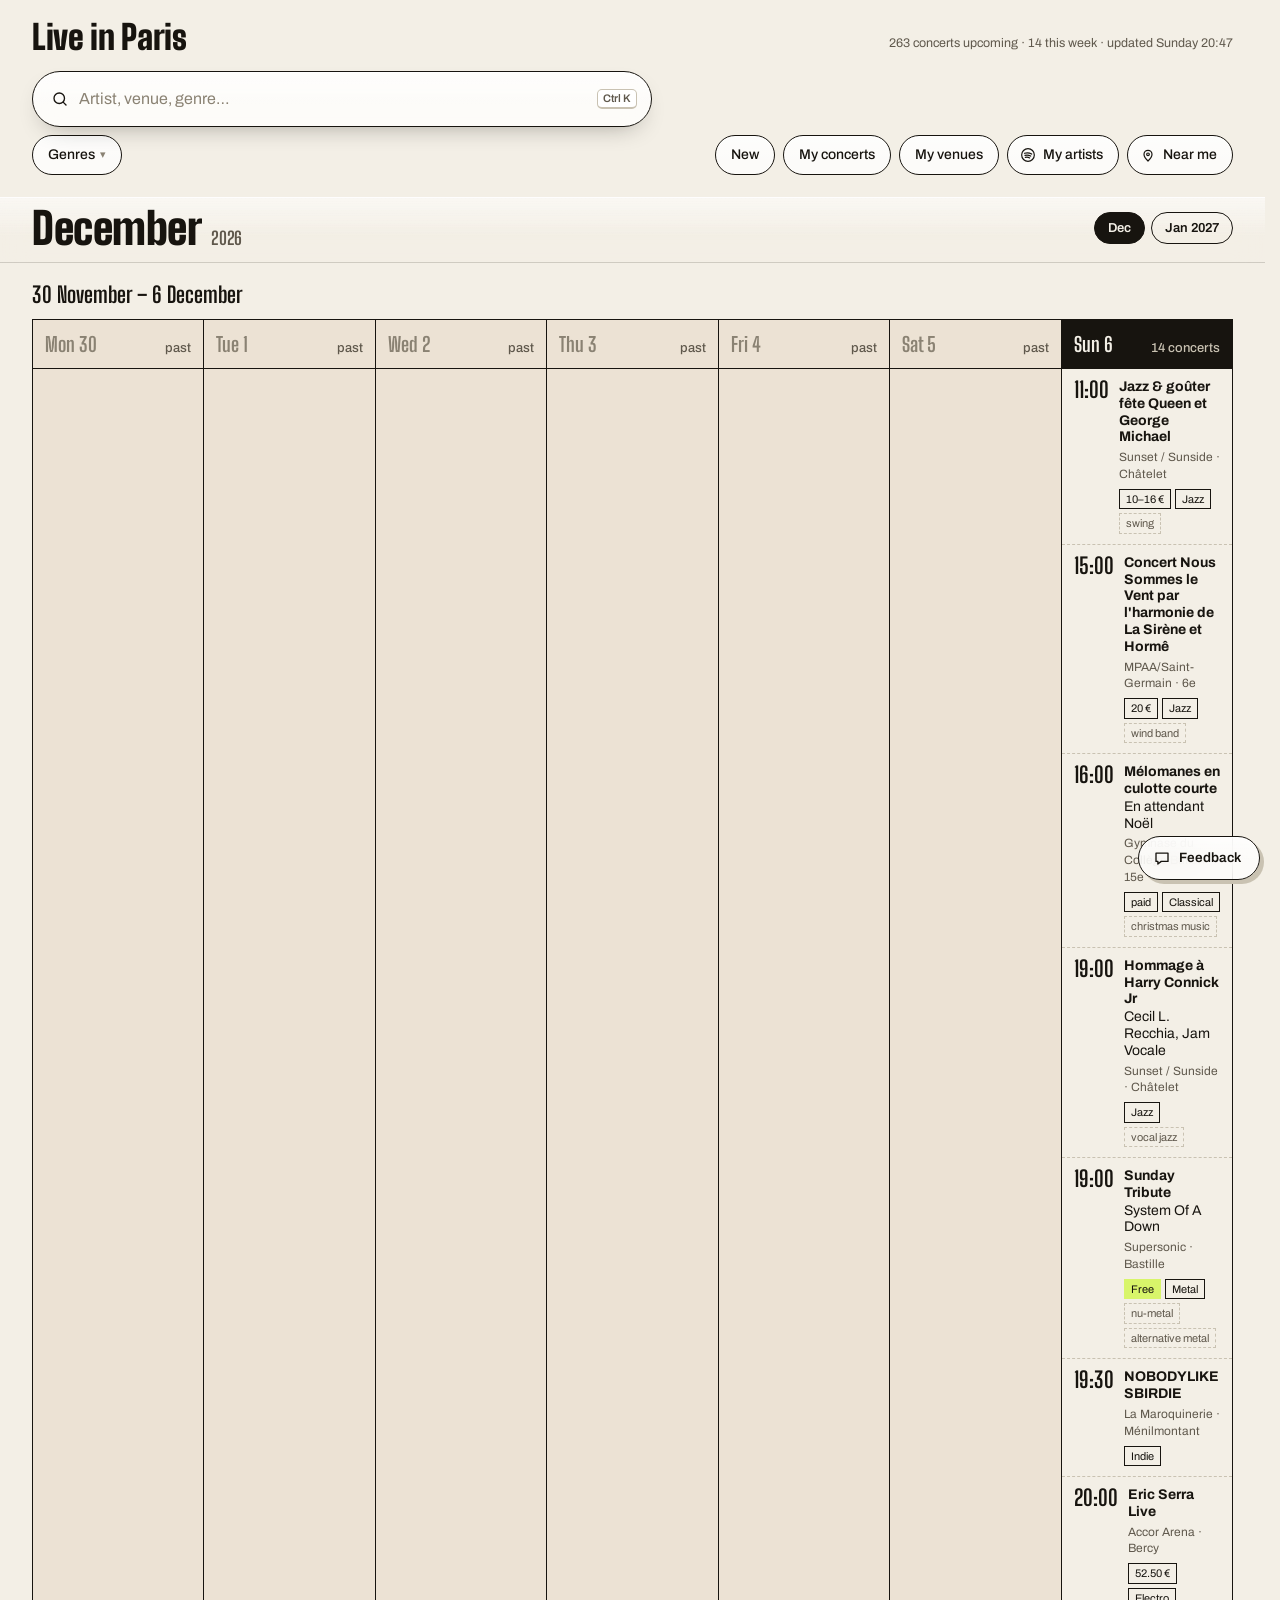
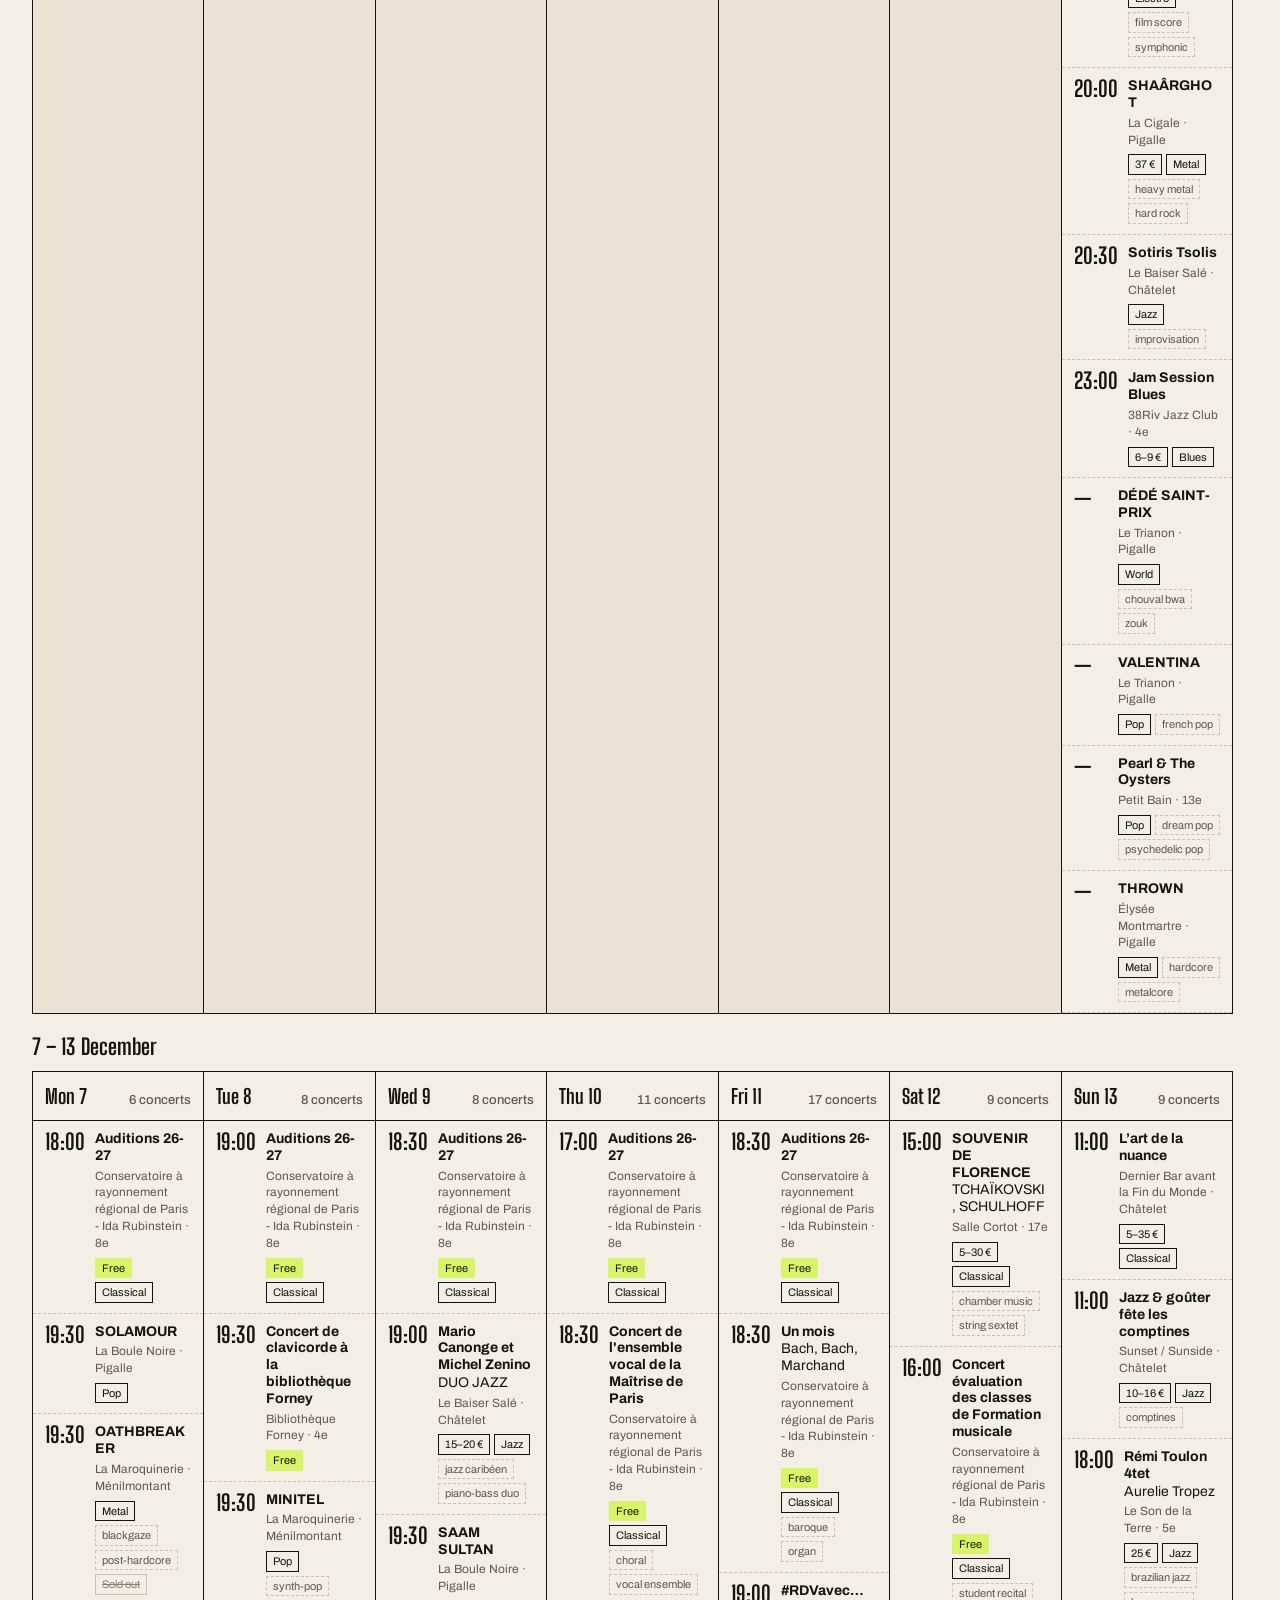
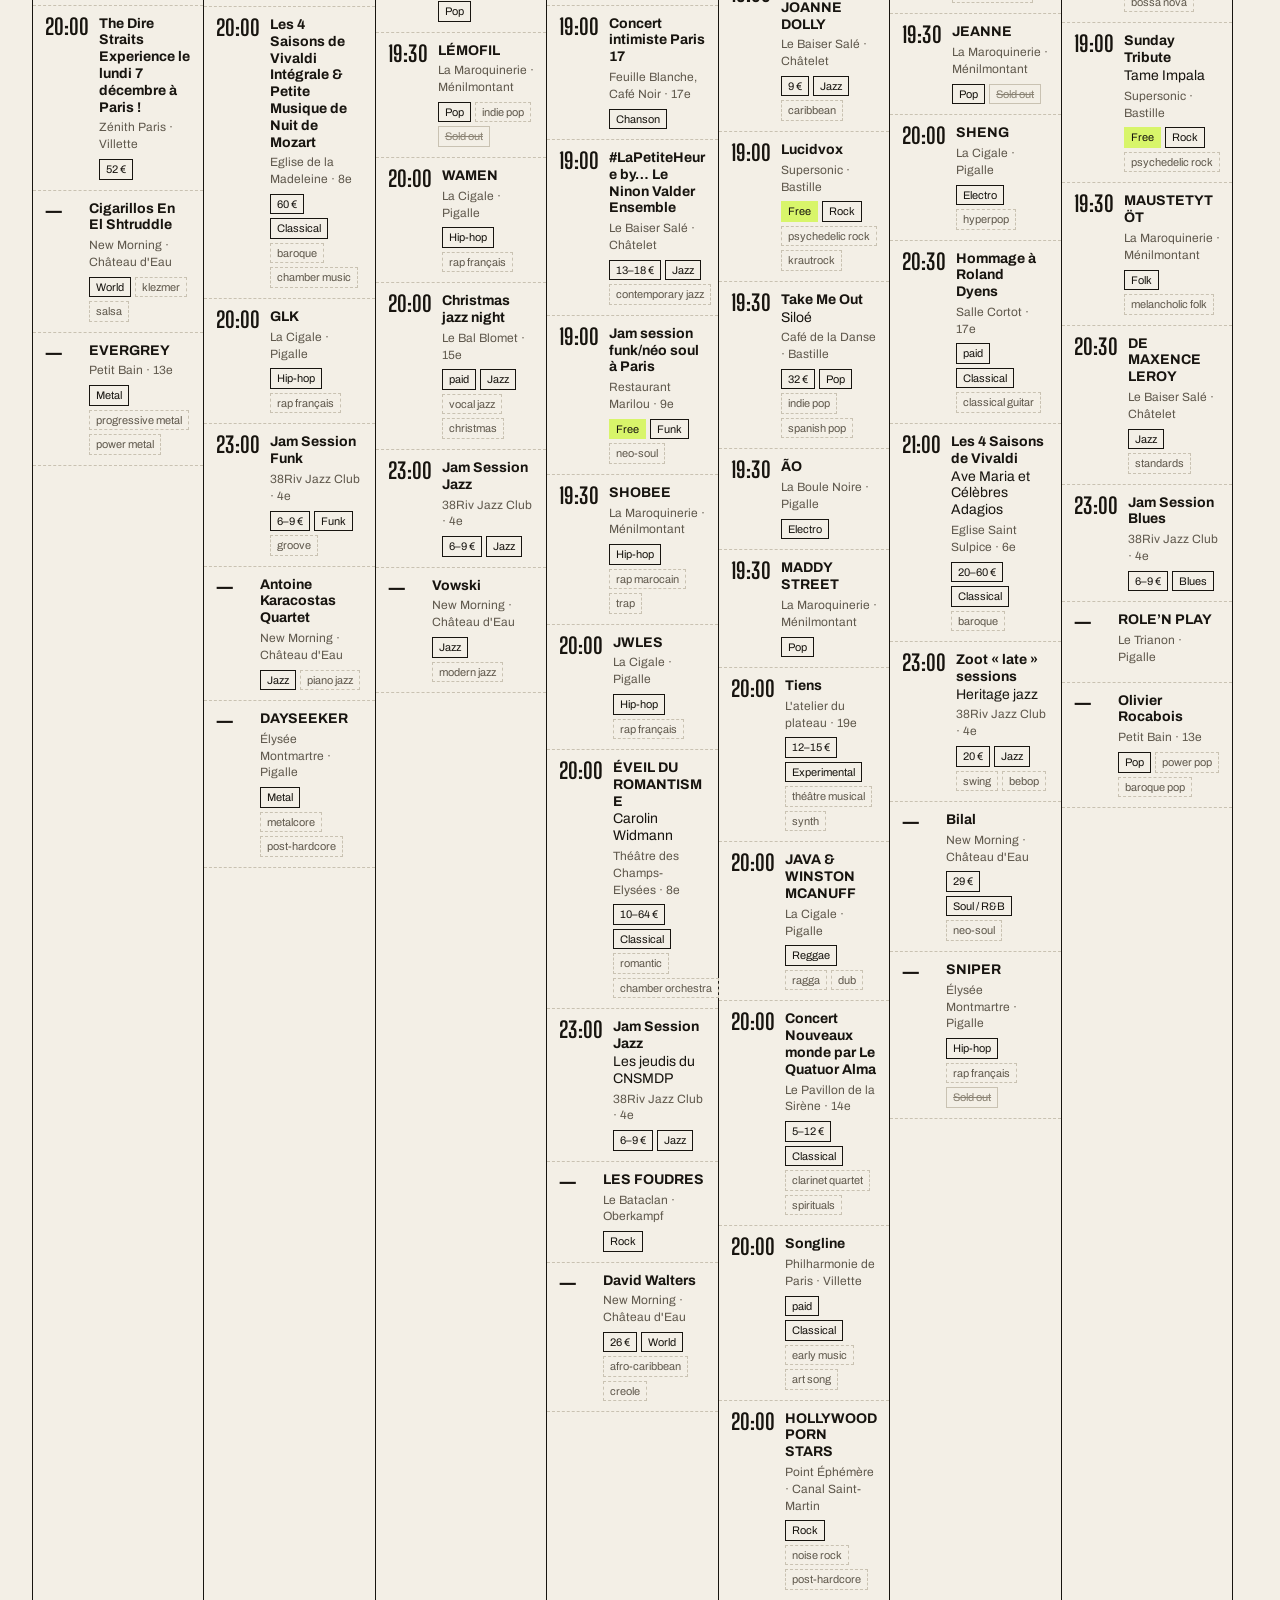
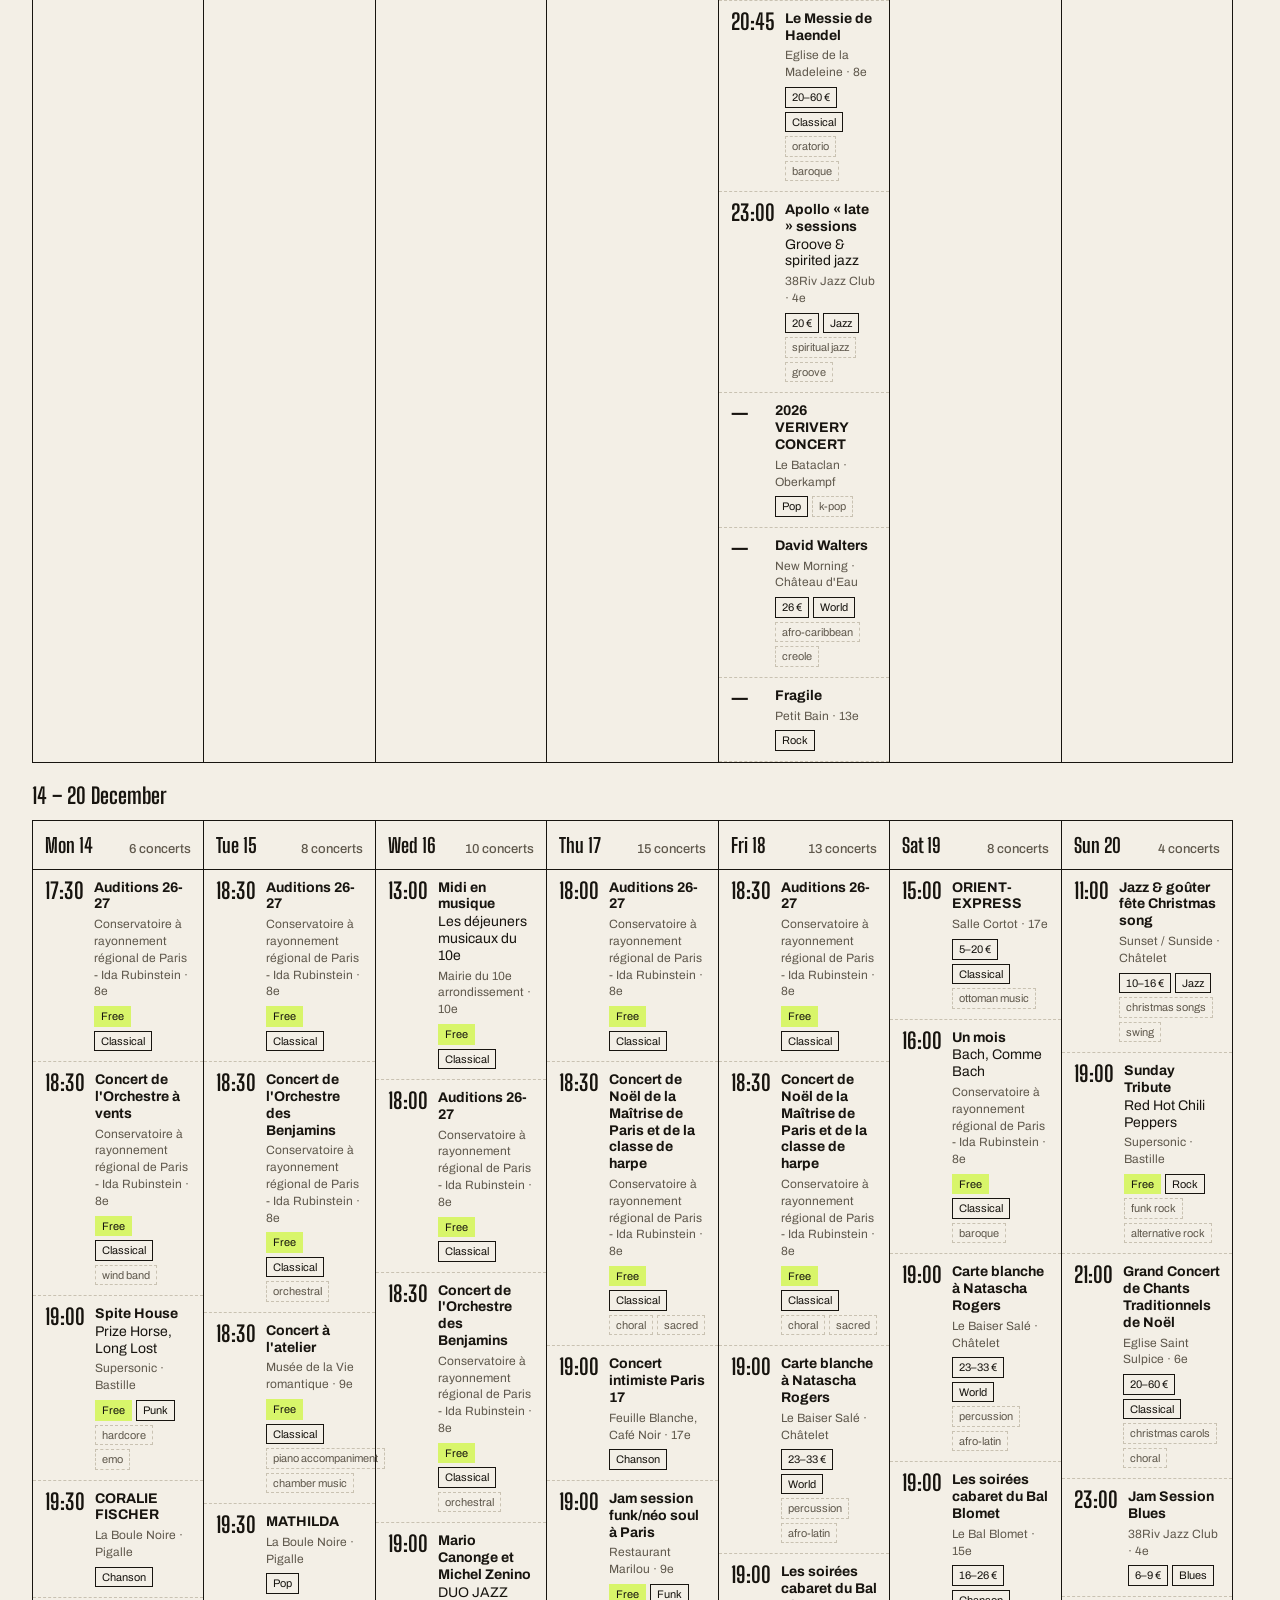
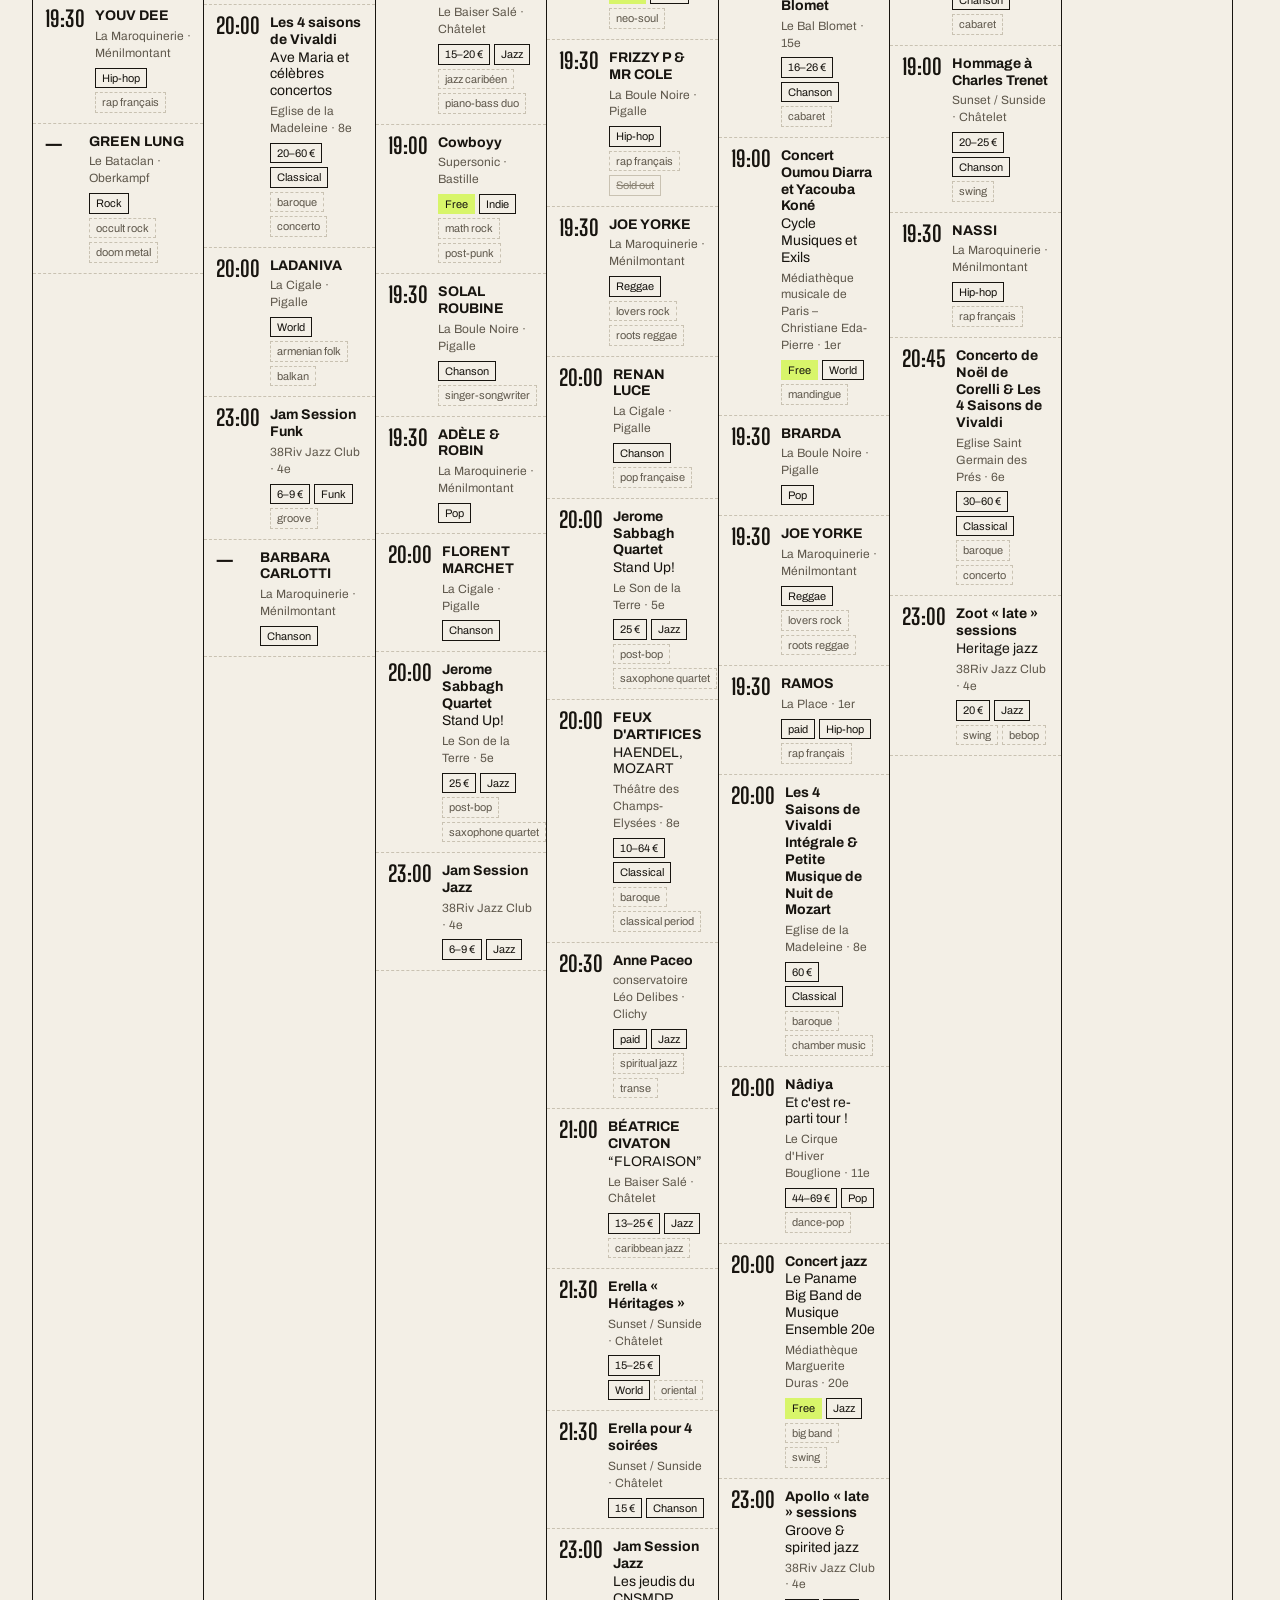
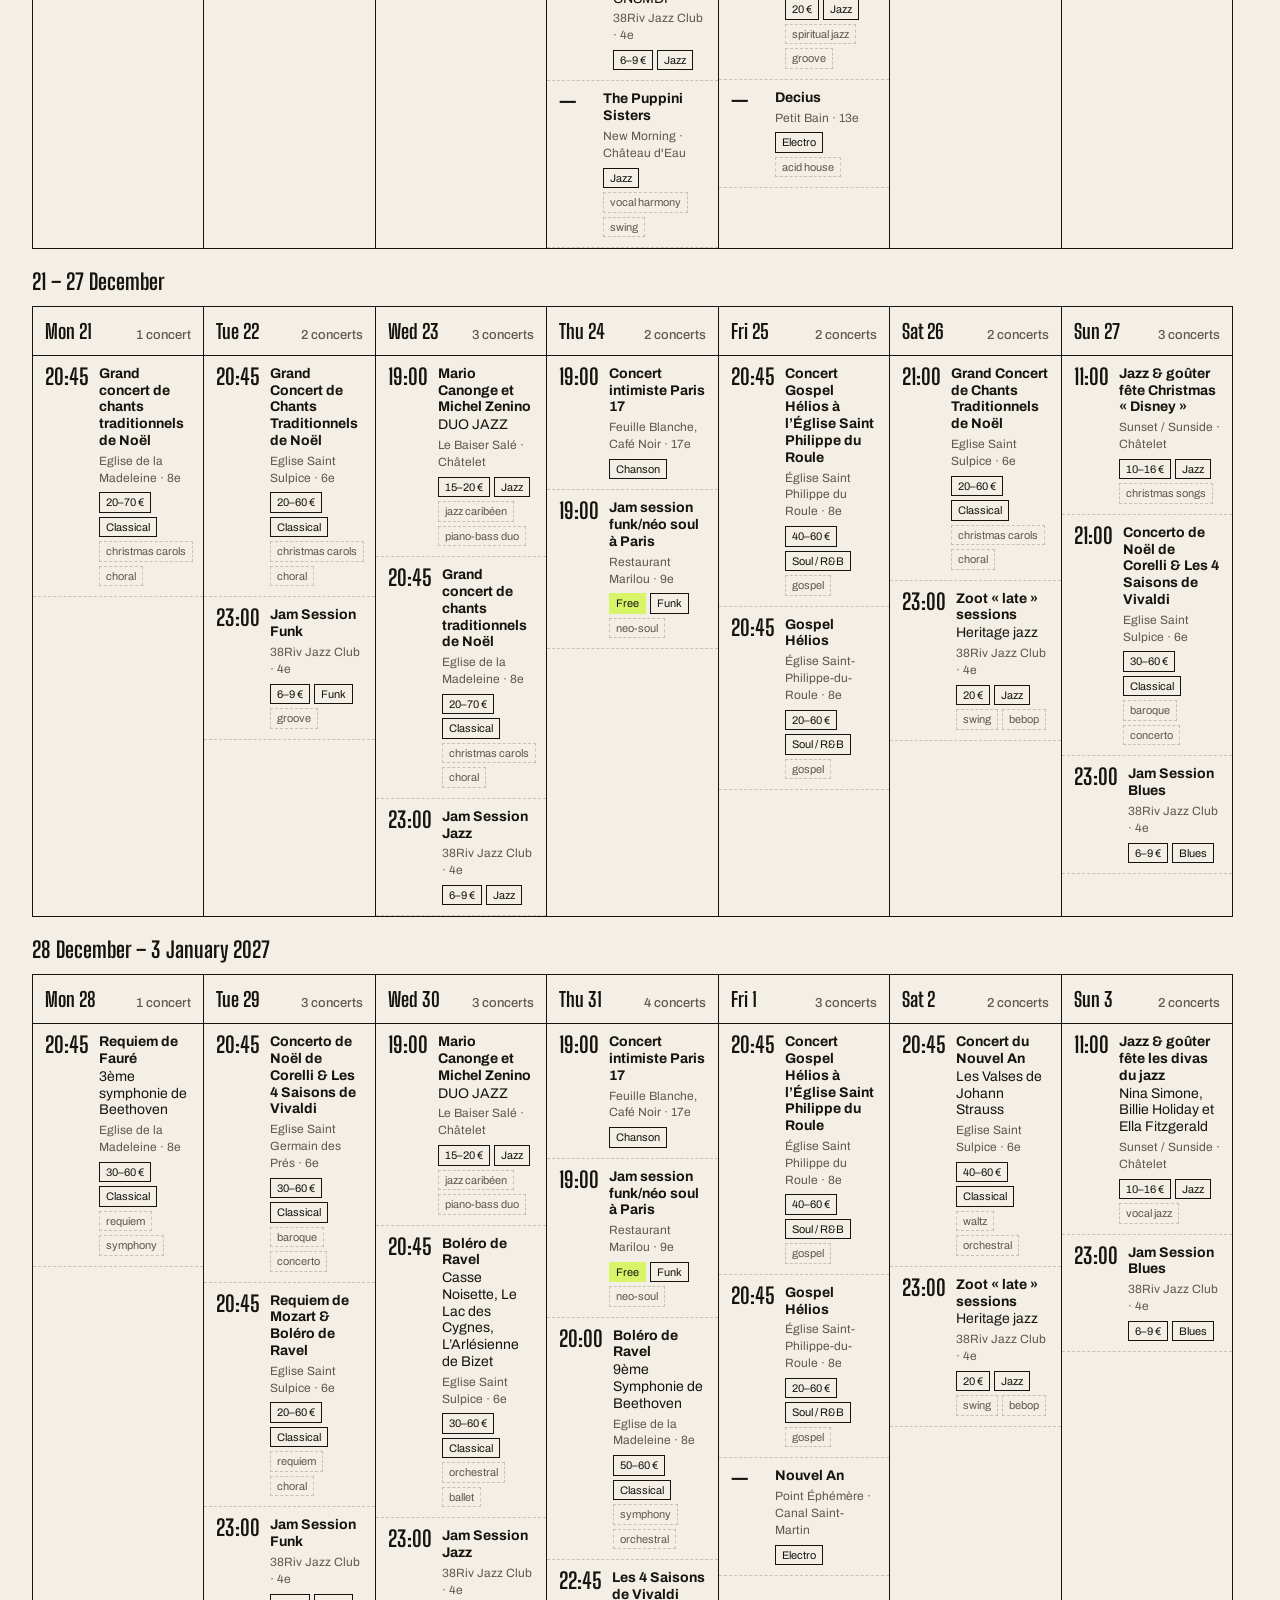
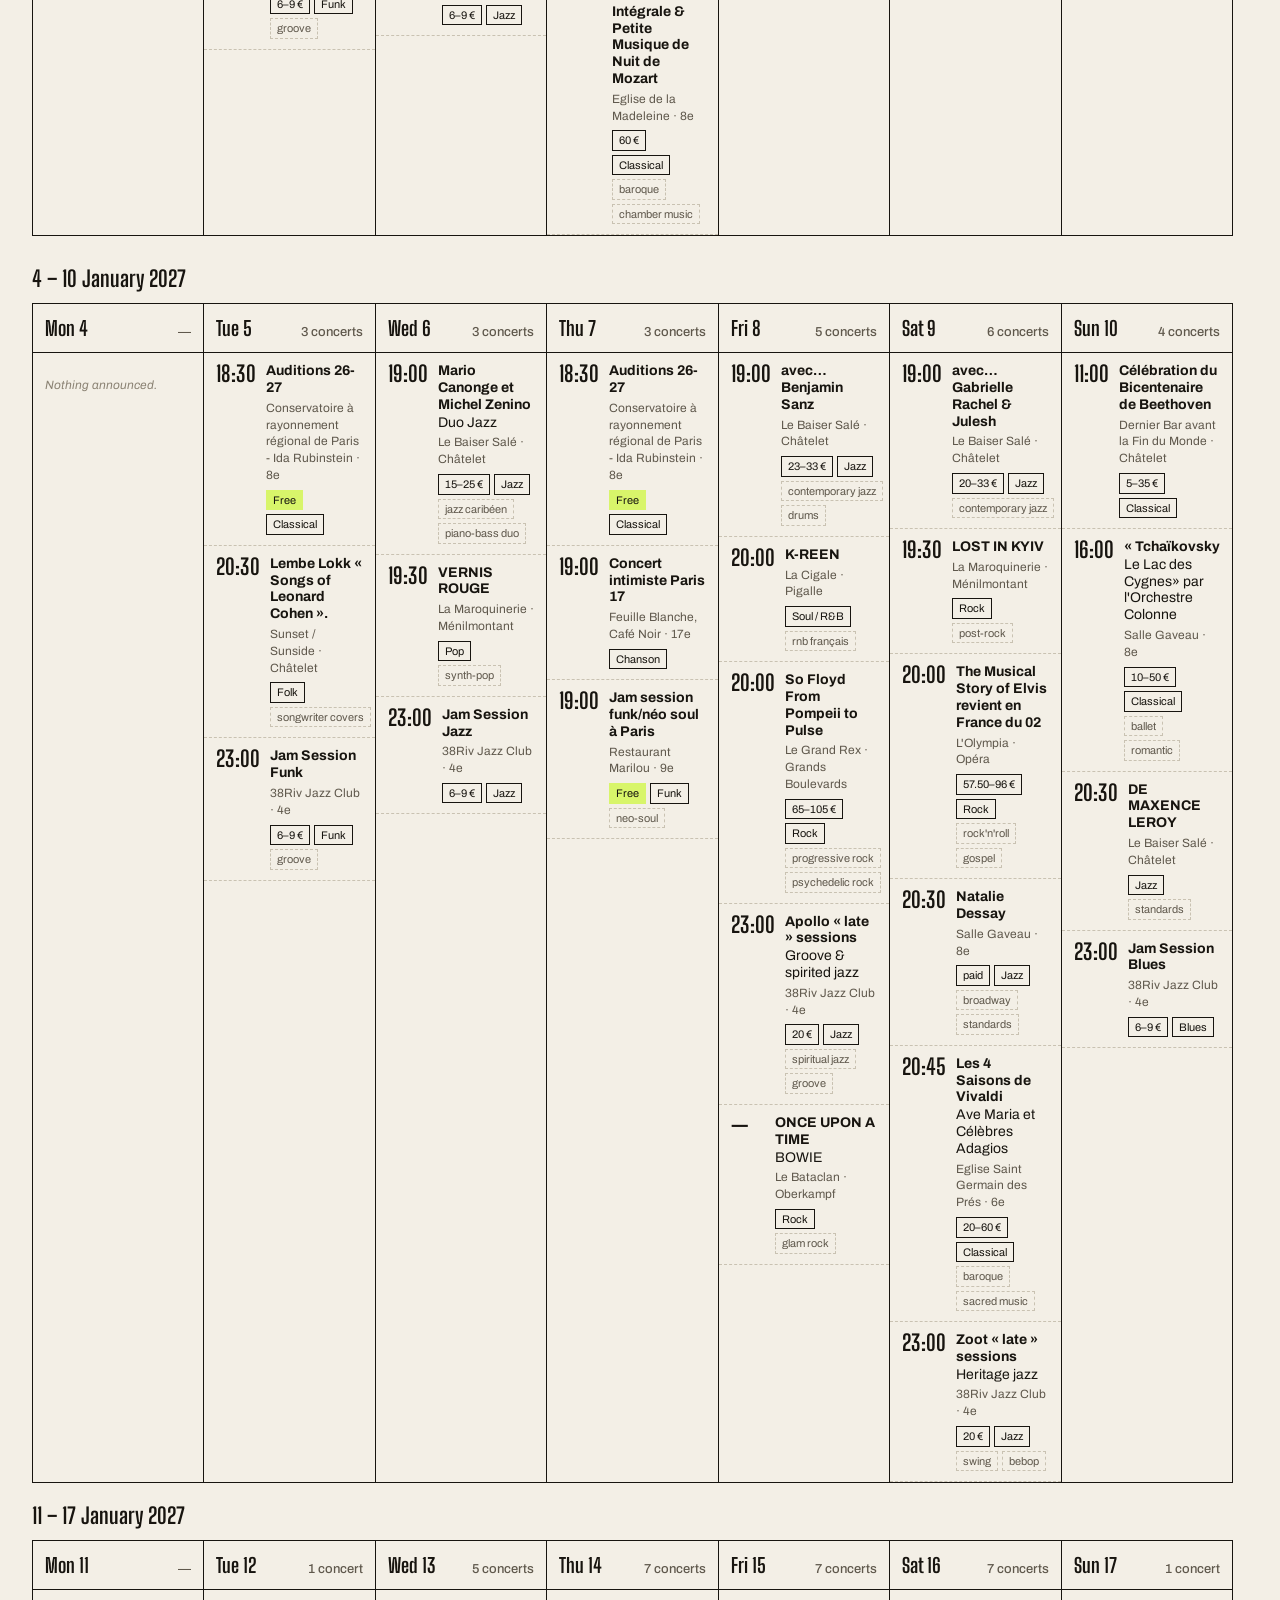
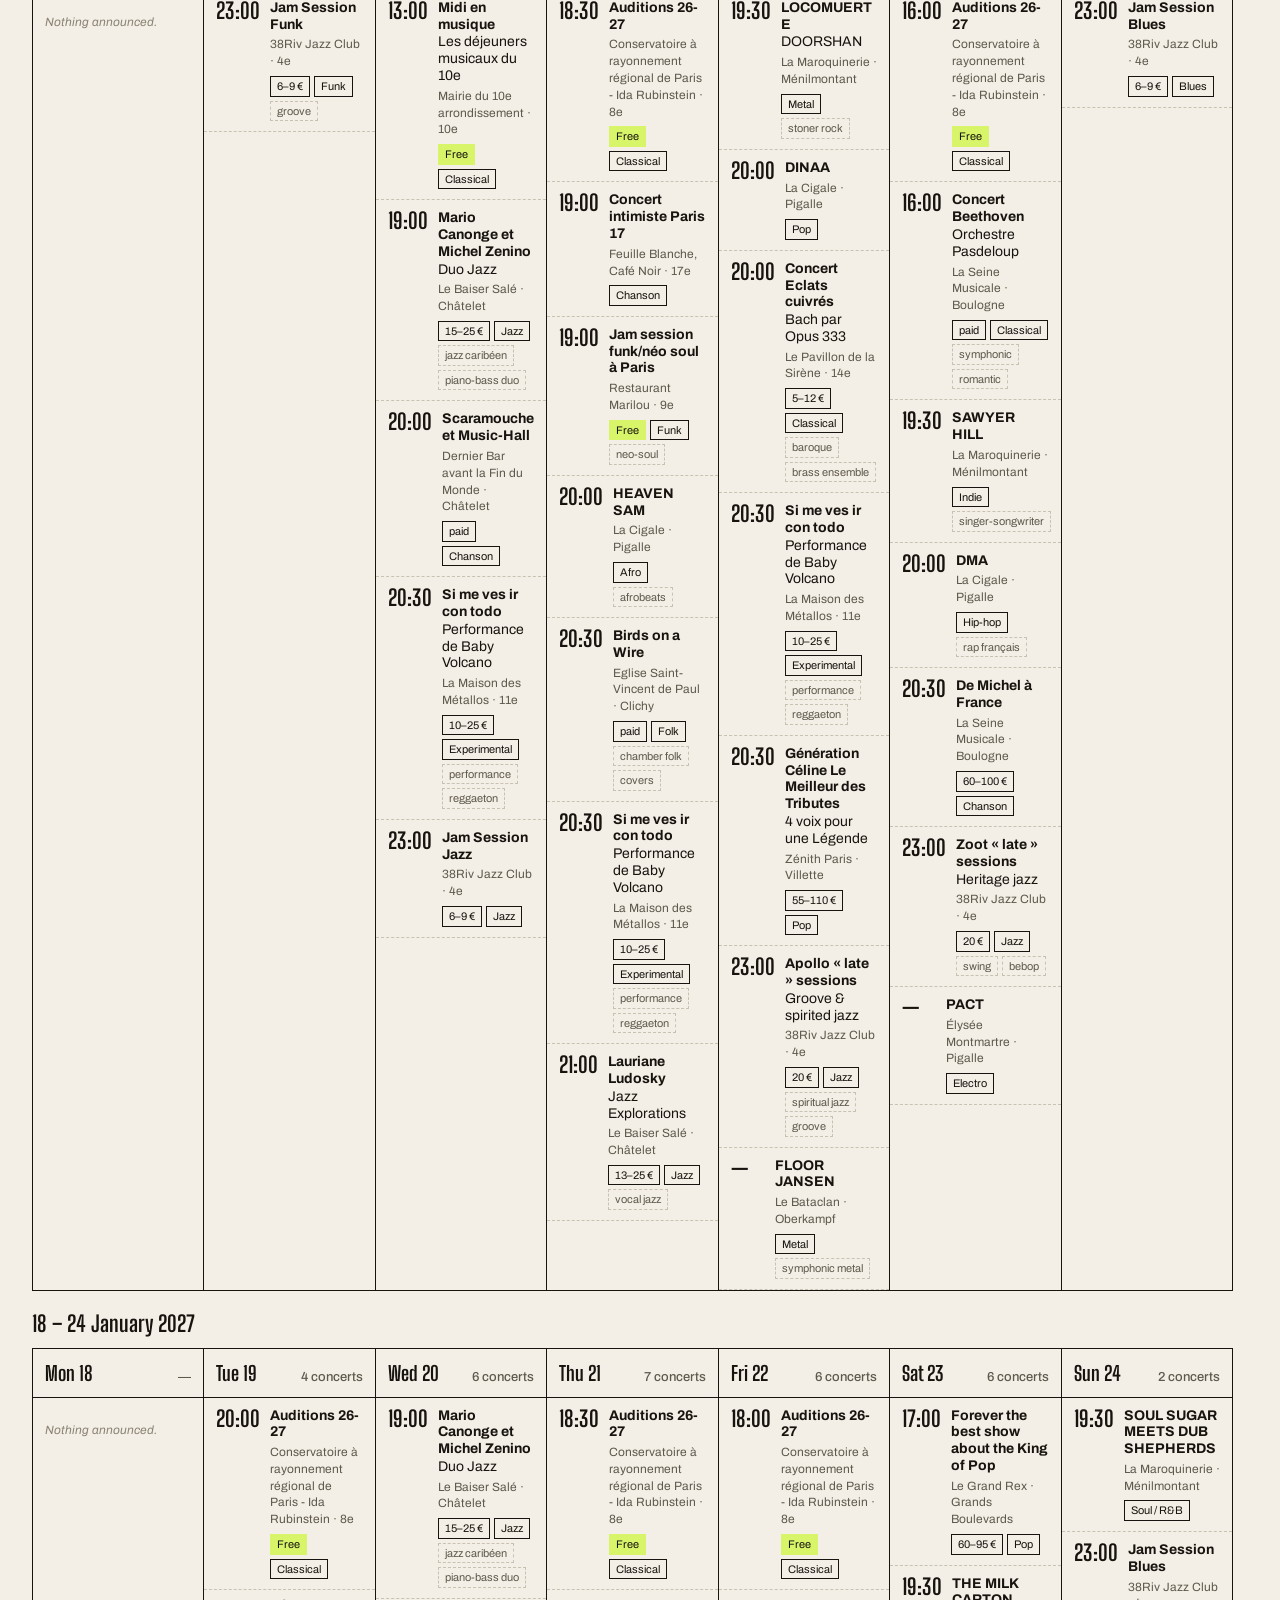
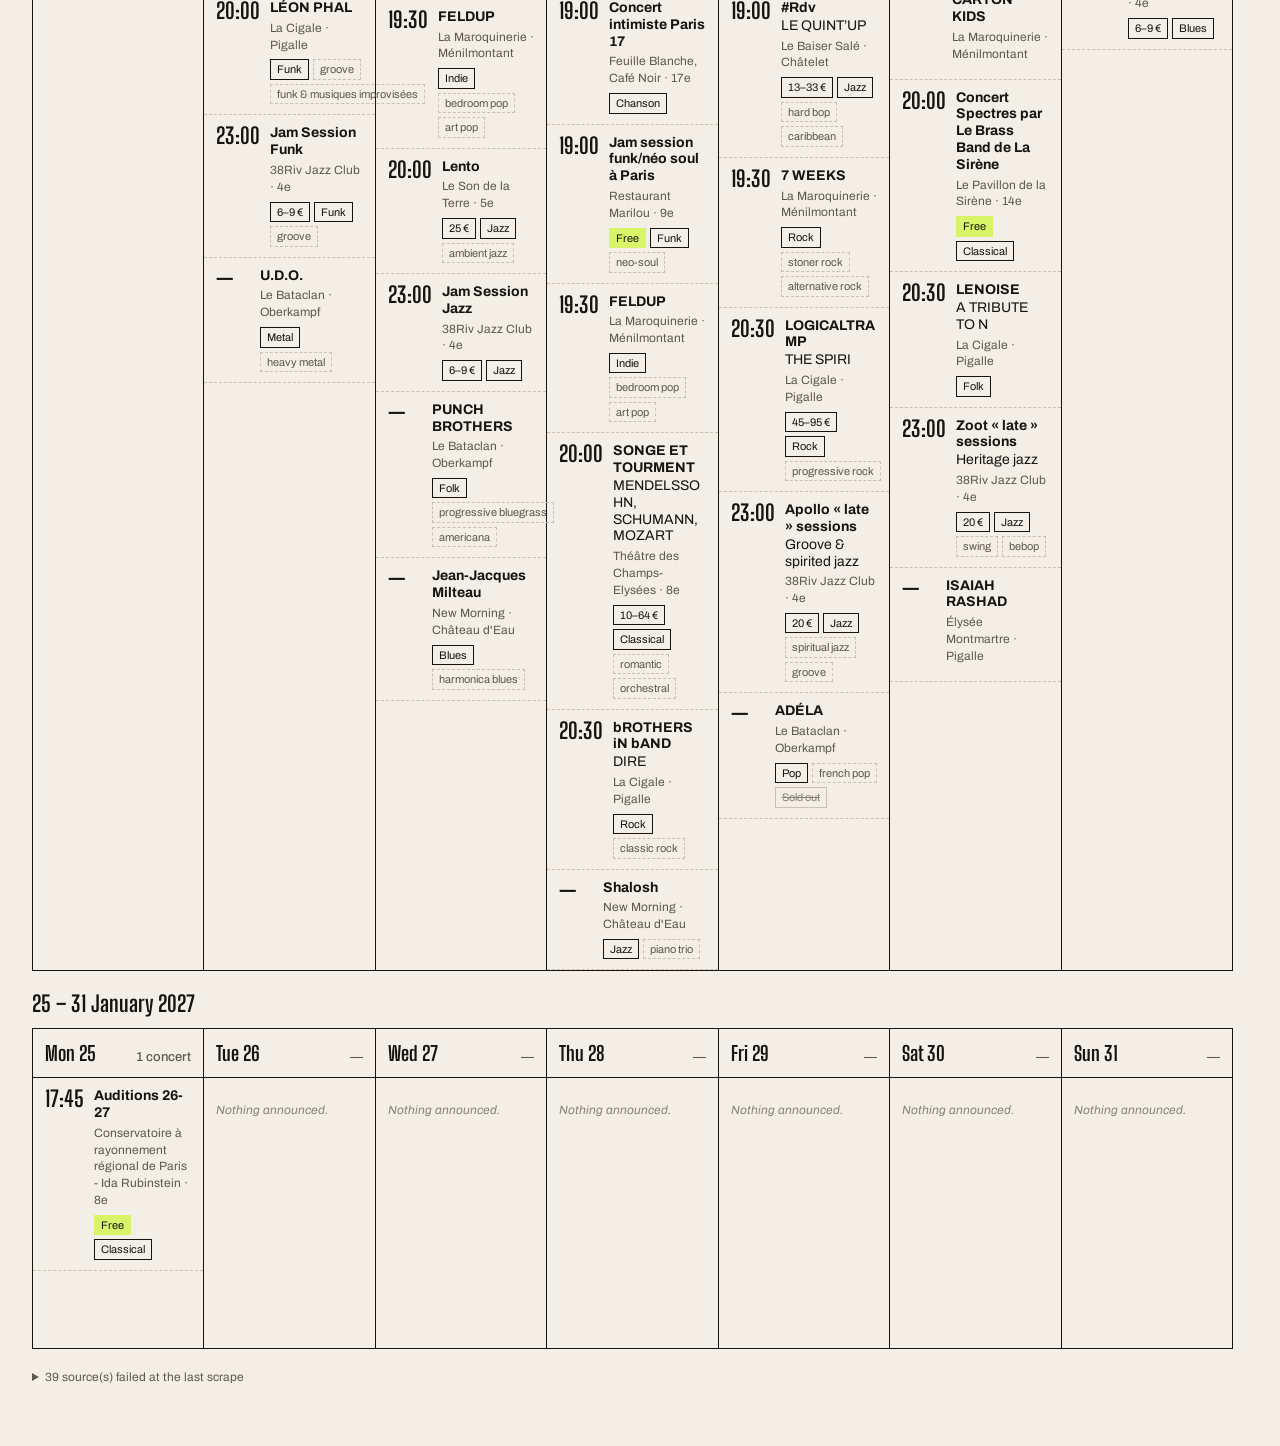
==== web/index.html @ 3fb3b60d "Merge main into REM-56 Co-Authored-By: Claude Fable 5.1 <noreply@anthropic.com>  # Conflicts: #	web/" ====
<!doctype html>
<html lang="en">
<head>
<meta charset="utf-8">
<meta name="viewport" content="width=device-width, initial-scale=1">
<title>Live in Paris</title>
<meta name="description" content="The concert programme in and around Paris, by genre, venue and new announcements.">
<meta property="og:site_name" content="Live in Paris">
<meta property="og:title" content="Live in Paris — concerts in Paris this week">
<meta property="og:description" content="The concert programme in and around Paris, by genre, venue and new announcements.">
<meta property="og:type" content="website">
<link rel="preconnect" href="https://fonts.googleapis.com">
<link rel="preconnect" href="https://fonts.gstatic.com" crossorigin>
<link href="https://fonts.googleapis.com/css2?family=Big+Shoulders+Display:wght@500;700;900&family=Archivo:wdth,wght@75..100,400;75..100,500;75..100,600;75..100,700&display=swap" rel="stylesheet">
<link rel="stylesheet" href="style.css?v=15">
</head>
<body>
<header class="top">
  <div class="mast">
    <h1>Live in Paris</h1>
    <small id="meta"></small>
  </div>
  <div class="hrow" id="hrow">
    <div class="sbar" id="sbar">
      <div class="srow" id="srow">
        <button type="button" class="back" id="sback" aria-label="Close the search">‹</button>
        <svg class="i" viewBox="0 0 24 24" aria-hidden="true"><circle cx="11" cy="11" r="7"/><path d="m20 20-3.5-3.5"/></svg>
        <div class="field" id="field">
          <span id="chips"></span>
          <input id="search" type="text" placeholder="Artist, venue, genre…" autocomplete="off" autocapitalize="off" spellcheck="false" enterkeyhint="search"
                 aria-label="Search for an artist, a venue, a genre or a style" role="combobox" aria-expanded="false" aria-controls="ta" aria-autocomplete="list" aria-haspopup="listbox">
        </div>
        <button type="button" id="sclear" class="x" aria-label="Clear the text" hidden>✕</button>
        <kbd class="kbd" id="skbd" aria-hidden="true">⌘K</kbd>
      </div>
      <div class="ta" id="ta" role="listbox" aria-label="Suggestions" hidden></div>
    </div>
    <div class="pills" id="pills">
      <button type="button" class="pill" id="gbtn" aria-haspopup="dialog" aria-expanded="false" aria-controls="gpanel">Genres <small></small><span class="car" aria-hidden="true">▾</span></button>
      <button type="button" class="pill" id="newonly" aria-pressed="false" title="Concerts announced in the last few days">New <small></small></button>
      <button type="button" class="pill" id="mine" aria-pressed="false" title="Concerts marked Interested or Going">My concerts <small></small></button>
      <button type="button" class="pill" id="myvenues" aria-pressed="false" title="Concerts at my favourite venues (★ on a concert or on a venue chip)">My venues <small></small></button>
      <button type="button" class="pill" id="myartists" aria-pressed="false" title="Concerts by the artists of my liked songs on Spotify"><svg class="i" viewBox="0 0 24 24" aria-hidden="true"><circle cx="12" cy="12" r="9.5"/><path d="M6.8 9.4c3.7-1.1 7.6-.7 10.7 1.2M7.4 12.6c3-.9 6.1-.5 8.6 1M8 15.6c2.3-.7 4.6-.4 6.5.8"/></svg><span>My artists</span><small></small></button>
      <button type="button" class="spme" id="spme" hidden aria-haspopup="menu" aria-expanded="false" aria-controls="spmenu" aria-label="My Spotify account" title="My Spotify account"></button>
      <button type="button" class="pill" id="near" aria-pressed="false" title="Venues within walking distance"><svg class="i" viewBox="0 0 24 24" aria-hidden="true"><path d="M12 21s-6-5.3-6-10a6 6 0 0 1 12 0c0 4.7-6 10-6 10z"/><circle cx="12" cy="11" r="2"/></svg><span>Near me</span></button>
      <select id="radius" class="pill" hidden aria-label="Radius">
        <option value="2">2 km</option><option value="5" selected>5 km</option>
        <option value="10">10 km</option><option value="25">25 km</option><option value="1000">Any</option>
      </select>
    </div>
    <div class="gpanel" id="gpanel" role="dialog" aria-label="Genres and styles" hidden>
      <h4>Genres <button type="button" class="link" id="gclear" hidden>Clear all</button></h4>
      <div class="gs" id="glist"></div>
      <div class="sty" id="gsty" hidden>
        <h4><span id="gstitle">Styles</span><input id="gsq" type="text" placeholder="Filter styles…" autocomplete="off" autocapitalize="off" spellcheck="false" aria-label="Filter styles"></h4>
        <div class="gs" id="slist"></div>
      </div>
    </div>
    <div class="spmenu" id="spmenu" role="menu" aria-label="My Spotify account" hidden></div>
  </div>
</header>

<nav class="weeknav">
  <h2 id="weeklabel"></h2>
  <div class="months" id="months" role="navigation" aria-label="Months"></div>
</nav>

<main id="list" class="list"></main>

<div id="dock" class="dock" hidden>
  <button type="button" class="dinfo" id="dinfo" title="Open this concert"><b id="dname"></b><small id="dwhen"></small></button>
  <div class="dacts" id="dacts"></div>
  <div class="dframe" id="dframe"></div>
  <button type="button" class="x" id="dclose" aria-label="Close the player">✕</button>
</div>

<div id="detail" class="detail" hidden>
  <div class="sheet">
    <button class="close" id="close" aria-label="Close">✕</button>
    <div class="hero" id="hero"><div class="hero-text" id="hero-text"></div></div>
    <div class="body" id="detail-body"></div>
  </div>
</div>

<div id="spdialog" class="spveil" hidden>
  <div class="spbox" role="dialog" aria-modal="true" aria-labelledby="sptitle">
    <button type="button" class="x" id="spclose" aria-label="Close">✕</button>
    <h4 id="sptitle"><svg class="i" viewBox="0 0 24 24" aria-hidden="true"><circle cx="12" cy="12" r="9.5"/><path d="M6.8 9.4c3.7-1.1 7.6-.7 10.7 1.2M7.4 12.6c3-.9 6.1-.5 8.6 1M8 15.6c2.3-.7 4.6-.4 6.5.8"/></svg>Connect Spotify</h4>
    <div id="spbody"></div>
  </div>
</div>

<!-- Feedback (REM-56): after #detail in the source, the button hides while the sheet is open (the sheet has its own link). -->
<button type="button" class="fab" id="fab" hidden aria-haspopup="dialog" aria-controls="fbdialog" title="A missing concert, a problem, an idea?"><svg class="i" viewBox="0 0 24 24" aria-hidden="true"><path d="M4 5.5h16v11H11l-4.5 3.5v-3.5H4z"/></svg><span>Feedback</span></button>

<div id="fbdialog" class="spveil" hidden>
  <form class="spbox fbbox" id="fbform" role="dialog" aria-modal="true" aria-labelledby="fbtitle" novalidate>
    <button type="button" class="x" id="fbclose" aria-label="Close">✕</button>
    <h4 id="fbtitle"><svg class="i" viewBox="0 0 24 24" aria-hidden="true"><path d="M4 5.5h16v11H11l-4.5 3.5v-3.5H4z"/></svg>Feedback</h4>
    <div id="fbask">
      <p id="fbhint">A venue or a concert that is missing, something awkward, an idea? Tell us in your own words.</p>
      <div class="fbabout" id="fbabout" hidden></div>
      <textarea id="fbtext" rows="5" maxlength="2000" aria-label="Your feedback" aria-describedby="fbhint" placeholder="e.g. La Mécanique Ondulatoire is not in the list"></textarea>
      <input id="fbmail" type="email" maxlength="120" autocomplete="email" placeholder="Email (optional, if you want an answer)" aria-label="Email, optional">
      <input class="hp" id="fbsite" name="fb_hp" type="text" tabindex="-1" autocomplete="off" aria-hidden="true">
      <div class="spnote err" id="fberr" role="alert" hidden></div>
      <div class="fbrow"><small>Sent with the page you are on, your active filters and your browser version.</small><button type="submit" class="spbtn" id="fbsend">Send</button></div>
    </div>
    <div id="fbdone" role="status" hidden>
      <p><b>Thanks, it is on its way.</b> Every message is read.</p>
      <button type="button" class="spbtn sec" id="fbok">Close</button>
    </div>
  </form>
</div>

<script src="config.js?v=15"></script>
<script src="app.js?v=15"></script>
</body>
</html>
---- web/style.css ----
/* Live in Paris — direction A "Programme": paper week planner (design/live-in-paris-directions.html);
   header: direction A "Barre unique" (design/header-directions.html, REM-26). */
:root {
  --paper: #f3efe6; --paper2: #ece2d4; --white: #fff;
  --ink: #17140f; --muted: #5f584c; --faint: #8a8273; --line: #c9c2b2; --rule: #17140f;
  --orange: #e0512f; --lime: #d8f56a; --gold: #b8862d; --blue: #2e6fd9;
  --plum: #171220; --plum2: #0d0a0f;
  --display: "Big Shoulders Display", "Arial Narrow", Impact, sans-serif;
  --body: Archivo, system-ui, -apple-system, "Segoe UI", sans-serif;
  /* liquid glass: translucent paper + a specular top highlight (REM-15) */
  --glass: rgba(243, 239, 230, .72); --glass2: rgba(255, 255, 255, .78);
  --gloss: rgba(255, 255, 255, .55); --gloss2: rgba(255, 255, 255, .75); --shade: rgba(23, 20, 15, .16);
  --spring: cubic-bezier(.2, .9, .25, 1.05); --ease-out: cubic-bezier(.2, .8, .2, 1); --hi: rgba(23, 20, 15, .07);
}
* { box-sizing: border-box; }
html { scrollbar-gutter: stable; }   /* the sheet locks body scrolling: keep the page from jumping by a scrollbar width */
html, body { margin: 0; background: var(--paper); color: var(--ink); font: 14px/1.4 var(--body); }
a { color: inherit; }
button, select, input { font: inherit; color: inherit; }
button { cursor: pointer; }
:focus-visible { outline: 2px solid var(--gold); outline-offset: 2px; }

/* ---------- header (REM-26, direction A "Barre unique"): small masthead, the search bar as the hero, pills ---------- */
.top { padding: 22px 32px 0; }
.mast { display: flex; align-items: flex-end; justify-content: space-between; gap: 6px 24px; flex-wrap: wrap; }
.mast h1 { margin: 0; font-family: var(--display); font-weight: 900; font-size: 34px; line-height: .9; letter-spacing: -.01em; }
.mast small { font-size: 12.5px; color: var(--muted); min-height: 1.4em; }
.link { background: none; border: 0; color: var(--muted); text-decoration: underline; padding: 0; }
.link:hover { color: var(--ink); }
.hrow { position: relative; display: flex; align-items: center; gap: 8px; flex-wrap: wrap; margin-top: 18px; }
/* Search bar: one glass pill. The chips of the active filters live inside it, before the text. */
.sbar { position: relative; flex: 1 1 620px; max-width: 620px; min-width: 0; }   /* 620 when the row allows it, shrinks on a 13" */
.srow { display: flex; align-items: center; gap: 10px; min-height: 56px; padding: 6px 14px 6px 18px; border-radius: 28px; border: 1.5px solid var(--ink); cursor: text;
  background: linear-gradient(180deg, var(--gloss), transparent 60%) var(--glass2);
  -webkit-backdrop-filter: blur(14px) saturate(1.3); backdrop-filter: blur(14px) saturate(1.3);
  box-shadow: inset 0 1px 0 var(--gloss2), 0 10px 26px -14px rgba(23, 20, 15, .45); transition: box-shadow .15s; }
.sbar:focus-within .srow { box-shadow: inset 0 1px 0 var(--gloss2), 0 0 0 3px rgba(216, 245, 106, .9), 0 10px 26px -14px rgba(23, 20, 15, .45); }
svg.i { width: 18px; height: 18px; flex: none; fill: none; stroke: currentColor; stroke-width: 1.8; stroke-linecap: round; stroke-linejoin: round; }
.field { flex: 1; min-width: 0; display: flex; align-items: center; flex-wrap: wrap; gap: 6px; }
#chips { display: contents; }
#search { flex: 1 1 150px; min-width: 0; height: 32px; border: 0; background: none; padding: 0; font-size: 16px; color: var(--ink); outline: none; -webkit-appearance: none; border-radius: 0; }
#search::placeholder { color: var(--faint); opacity: 1; }
.chipin { display: inline-flex; align-items: center; gap: 6px; height: 30px; max-width: 100%; padding: 0 4px 0 11px; border-radius: 999px; background: var(--lime); color: #17140f; font-size: 13px; font-weight: 600; white-space: nowrap; }
.chipin.pop { animation: pop-in .18s var(--spring) backwards; }
.chipin > span { overflow: hidden; text-overflow: ellipsis; }
.chipin small { font-weight: 400; color: rgba(23, 20, 15, .6); font-size: 11px; }
.chipin .x { width: 20px; height: 20px; flex: none; border: 0; border-radius: 50%; padding: 0; display: grid; place-items: center; font-size: 10px; background: rgba(23, 20, 15, .12); color: #17140f; transition: background-color .15s, color .15s; }
.chipin .x:hover { background: #17140f; color: var(--lime); }
/* ★ of "Mes salles" inside a venue chip (REM-31): same size as the ✕, ink-on-lime, gold once favourite. */
.chipin .star { width: 20px; height: 20px; flex: none; border: 0; border-radius: 50%; padding: 0; margin-left: -2px; display: grid; place-items: center; font-size: 14px; line-height: 1; background: none; color: rgba(23, 20, 15, .55); transition: background-color .15s, color .15s; }
.chipin .star:hover { background: rgba(23, 20, 15, .12); color: #17140f; }
.chipin .star[aria-pressed="true"] { color: var(--gold); }
.chipin .star.pop { animation: star .45s var(--spring); }
.field .link { font-size: 12px; white-space: nowrap; margin: 0 6px 0 2px; }
.kbd { flex: none; font: 600 11px/1 var(--body); color: var(--muted); border: 1px solid var(--line); border-bottom-width: 2px; border-radius: 5px; padding: 3px 5px; background: var(--white); white-space: nowrap; }
.back, #sclear { display: none; }
/* Pills: Genres ▾ next to the bar, the three toggles at the right. Lime = the one accent for any active state. */
.pills { display: flex; align-items: center; gap: 8px; flex: 1 1 auto; min-width: 0; }
#newonly { margin-left: auto; }
.pill { display: inline-flex; align-items: center; gap: 7px; height: 40px; padding: 0 15px; border-radius: 999px; border: 1.5px solid var(--ink); color: var(--ink); font-weight: 500; font-size: 14px; white-space: nowrap;
  background: linear-gradient(180deg, var(--gloss), transparent 70%) var(--glass2); box-shadow: inset 0 1px 0 var(--gloss2);
  transition: background-color .15s, box-shadow .15s, transform .12s; }
.pill:hover { background-color: var(--white); }
.pill:active { transform: scale(.96); }
.pill.on { background: var(--lime); color: #17140f; box-shadow: none; }
.pill small { font-weight: 400; color: var(--faint); font-size: 12px; }
.pill small:empty { display: none; }
.pill.on small { color: rgba(23, 20, 15, .6); }
.pill .car { font-size: 11px; color: var(--faint); margin-left: -2px; }
.pill.on .car, .pill[aria-expanded="true"] .car { color: inherit; }
.pill svg.i { width: 16px; height: 16px; margin-left: -3px; }
select.pill { padding: 0 12px; -webkit-appearance: none; appearance: none; }
select.pill[hidden] { display: none; }

/* Typeahead under the bar: grouped, typed rows (Artistes / Salles / Genres & styles), a footer of key hints. */
.ta { position: absolute; top: calc(100% + 8px); left: 0; right: 0; z-index: 25; border-radius: 22px; overflow: hidden; color: var(--ink);
  background: linear-gradient(180deg, var(--gloss), transparent 30%) var(--glass2); border: 1.5px solid var(--ink);
  -webkit-backdrop-filter: blur(16px) saturate(1.3); backdrop-filter: blur(16px) saturate(1.3);
  box-shadow: inset 0 1px 0 var(--gloss2), 6px 6px 0 var(--line); transform-origin: 40px 0; animation: pop-in .18s var(--spring) backwards; }
.ta[hidden] { display: none; }
.ta.out { animation: pop-out .12s ease forwards; pointer-events: none; }
.ta .grp h4 { margin: 0; font-family: var(--display); font-weight: 700; font-size: 13px; letter-spacing: .08em; text-transform: uppercase; color: var(--muted); padding: 12px 16px 4px; display: flex; justify-content: space-between; gap: 8px; }
.ta .grp h4 small { font-family: var(--body); font-weight: 400; letter-spacing: 0; text-transform: none; font-size: 11.5px; color: var(--faint); }
.ta .grp + .grp { border-top: 1px dashed var(--line); }
.ta .row { display: grid; grid-template-columns: 28px minmax(0, 1fr) auto; gap: 12px; align-items: center; padding: 7px 16px; font-size: 14px; cursor: pointer; }
.ta .row.hi { background: var(--lime); color: #17140f; }
.ta .row b { font-weight: 600; display: block; line-height: 1.2; overflow-wrap: anywhere; }
.ta .row small { display: block; color: var(--muted); font-size: 12px; line-height: 1.3; }
.ta .row .type { font-size: 10.5px; letter-spacing: .08em; text-transform: uppercase; color: var(--faint); font-weight: 600; white-space: nowrap; }
.ta .row.hi small, .ta .row.hi .type { color: rgba(23, 20, 15, .65); }
.th { position: relative; width: 28px; height: 28px; border-radius: 50%; display: grid; place-items: center; overflow: hidden; font: 700 11px/1 var(--display); letter-spacing: .02em; color: #f2ecff; }
.th img { position: absolute; inset: 0; width: 100%; height: 100%; object-fit: cover; }
.th.av1 { background: radial-gradient(circle at 30% 25%, #7a5a9e, #171220 70%); }
.th.av2 { background: radial-gradient(circle at 70% 30%, #c98a3a, #3a2412 70%); }
.th.av3 { background: radial-gradient(circle at 30% 70%, #3f7a8a, #0d1a20 70%); }
.th.av4 { background: radial-gradient(circle at 50% 20%, #b0454f, #2a0d14 70%); }
.th.gl { background: var(--white); border: 1.5px solid var(--ink); color: var(--ink); }
.th.gl svg.i { width: 14px; height: 14px; }
.th.gen { background: var(--ink); color: var(--paper); font-size: 14px; }
.th.sty { border: 1.5px dashed var(--ink); color: var(--ink); font-size: 14px; }
.ta .none { padding: 18px 16px; color: var(--faint); font-style: italic; font-size: 13px; }
.ta .foot { display: flex; gap: 14px; align-items: center; flex-wrap: wrap; padding: 8px 16px; border-top: 1.5px solid var(--ink); font-size: 12px; color: var(--muted); background: var(--glass); }
.ta .foot kbd { font: 600 11px/1 var(--body); border: 1px solid var(--line); border-bottom-width: 2px; border-radius: 5px; padding: 2px 5px; background: var(--white); margin-right: 3px; }
.ta .foot .free { margin-left: auto; border: 0; background: none; color: var(--muted); font-size: 12px; padding: 3px 8px; border-radius: 999px; text-align: left; transition: background-color .15s, color .15s; }
.ta .foot .free:hover, .ta .foot .free.hi { background: var(--lime); color: #17140f; }

/* Genres panel, anchored under the "Genres ▾" pill (app.js places it): the 19 genres, then the styles of the picked ones. */
.gpanel { position: absolute; z-index: 24; width: 720px; max-width: 100%; max-height: min(72vh, 680px); overflow-y: auto; color: var(--ink);
  background: linear-gradient(180deg, var(--gloss), transparent 30%) var(--glass2); border: 1.5px solid var(--ink); border-radius: 22px; padding: 18px 20px 20px;
  -webkit-backdrop-filter: blur(16px) saturate(1.3); backdrop-filter: blur(16px) saturate(1.3);
  box-shadow: inset 0 1px 0 var(--gloss2), 6px 6px 0 var(--line); transform-origin: 40px 0; animation: pop-in .18s var(--spring) backwards; }
.gpanel[hidden] { display: none; }
.gpanel.out { animation: pop-out .12s ease forwards; pointer-events: none; }
.gpanel h4 { margin: 0 0 10px; font-family: var(--display); font-weight: 700; font-size: 14px; letter-spacing: .08em; text-transform: uppercase; color: var(--muted); display: flex; justify-content: space-between; align-items: baseline; gap: 12px; }
.gpanel h4 .link { font-family: var(--body); font-weight: 400; font-size: 12px; text-transform: none; letter-spacing: 0; }
.gpanel .gs { display: flex; flex-wrap: wrap; gap: 6px; align-items: center; }
.gpanel .g { height: 34px; padding: 0 12px; border-radius: 999px; border: 1.5px solid var(--line); display: inline-flex; align-items: center; gap: 6px; font-size: 13px; font-weight: 500; background: var(--white); color: var(--ink);
  transition: background-color .15s, border-color .15s, transform .12s; }
.gpanel .g:hover { border-color: var(--ink); }
.gpanel .g:active { transform: scale(.96); }
.gpanel .g small { color: var(--faint); font-size: 11.5px; font-weight: 400; }
.gpanel .g.zero { color: var(--faint); }
.gpanel .g.on { background: var(--lime); border-color: var(--ink); color: #17140f; }
.gpanel .g.on small { color: rgba(23, 20, 15, .6); }
.gpanel .sty { margin-top: 16px; padding-top: 14px; border-top: 1.5px solid var(--ink); }
.gpanel .sty[hidden] { display: none; }
.gpanel .sty .g { height: 28px; font-size: 12.5px; padding: 0 10px; border-style: dashed; }
.gpanel .sty .g.on { border-style: solid; }
.gpanel .sty input { border: 0; border-bottom: 1.5px solid var(--line); border-radius: 0; background: none; font: 400 13px/1.3 var(--body); letter-spacing: 0; text-transform: none; padding: 4px 0; width: 200px; max-width: 45%; color: var(--ink); outline: none; }
.gpanel .sty input:focus { border-color: var(--ink); }
.gpanel .none { color: var(--faint); font-size: 13px; font-style: italic; }
.gpanel .gs .link { font-size: 12.5px; margin-left: 4px; }

/* ---------- month strip (REM-35) ---------- */
/* The one sticky glass band: the masthead and the bar scroll away, the strip stays over the grid — a button per month
   that jumps to its start; the month in view (with its year) on the left, as the month heading. */
.weeknav { display: flex; align-items: center; gap: 14px; padding: 12px 32px 14px; margin-top: 22px; flex-wrap: wrap;
  position: sticky; top: 0; z-index: 15;
  background: linear-gradient(180deg, var(--gloss) 0, transparent 60%), var(--glass);
  -webkit-backdrop-filter: blur(14px) saturate(1.3); backdrop-filter: blur(14px) saturate(1.3);
  box-shadow: inset 0 1px 0 var(--gloss2), 0 1px 0 var(--shade); }
/* one row whatever the programme's length (REM-50: a year and more of months): it scrolls sideways, edges fade */
.months { display: flex; gap: 6px; flex: 1 1 0; min-width: 0; flex-wrap: nowrap; overflow-x: auto; scrollbar-width: none;
  scroll-behavior: smooth; padding: 1px 0; }
.months::-webkit-scrollbar { display: none; }
.months button:first-child { margin-left: auto; }   /* right-aligned while they fit (justify-content would clip the start) */
.months.fl { -webkit-mask-image: linear-gradient(90deg, transparent, #000 28px); mask-image: linear-gradient(90deg, transparent, #000 28px); }
.months.fr { -webkit-mask-image: linear-gradient(90deg, #000 calc(100% - 28px), transparent); mask-image: linear-gradient(90deg, #000 calc(100% - 28px), transparent); }
.months.fl.fr { -webkit-mask-image: linear-gradient(90deg, transparent, #000 28px, #000 calc(100% - 28px), transparent);
  mask-image: linear-gradient(90deg, transparent, #000 28px, #000 calc(100% - 28px), transparent); }
.months button { flex: none; height: 32px; padding: 0 13px; border-radius: 999px; border: 1.5px solid var(--ink); background: none; font-size: 13px; font-weight: 600; white-space: nowrap;
  transition: background-color .15s, color .15s, transform .12s; }
.months button:hover { background: var(--hi); }
.months button:active { transform: scale(.96); }
.months button.on { background: var(--ink); color: var(--paper); }
.weeknav h2 { font-family: var(--display); font-size: 44px; font-weight: 900; line-height: .9; letter-spacing: -.01em; margin: 0;
  display: flex; align-items: baseline; gap: 10px; }
.weeknav h2 small { font-size: 18px; font-weight: 700; color: var(--muted); }
.weeknav .link { font-size: 13px; align-self: flex-end; padding-bottom: 3px; }

/* ---------- week grid ---------- */
.list { padding: 0 32px 40px; }
.list.swap { animation: fade-in .16s ease-out; }   /* the frame changed (week <-> every upcoming week) */
.monthhead { height: 0; margin-top: 28px; }   /* an empty anchor where a month starts: the strip above names it */
.monthhead:first-child { margin-top: 4px; }
.weekhead { font-family: var(--display); font-size: 22px; font-weight: 700; margin: 18px 0 8px; display: flex; align-items: baseline; gap: 10px; }
.grid { display: grid; grid-template-columns: repeat(7, minmax(0, 1fr)); border-top: 1.5px solid var(--rule); border-left: 1.5px solid var(--rule); background: var(--paper); }
.day { border-right: 1.5px solid var(--rule); border-bottom: 1.5px solid var(--rule); min-height: 320px; display: flex; flex-direction: column; min-width: 0; }
.day h2 { font-family: var(--display); font-weight: 700; font-size: 20px; margin: 0; padding: 10px 12px; border-bottom: 1.5px solid var(--rule);
  display: flex; justify-content: space-between; align-items: baseline; gap: 6px;
  position: sticky; top: var(--navh, 0px); z-index: 2; background: var(--paper); }   /* the day stays in sight while its concerts scroll by */
.day h2 em { font-style: normal; font-weight: 500; font-size: 13px; font-family: var(--body); color: var(--muted); white-space: nowrap; }
.day.today h2 { background: var(--ink); color: var(--paper); }
.day.today h2 em { color: var(--line); }
.day.past, .day.out { background: var(--paper2); min-height: 0; }
.day.past h2, .day.out h2 { color: var(--faint); background: var(--paper2); }
.day .empty { padding: 24px 12px; font-size: 12px; color: var(--faint); font-style: italic; }
.day .empty .link { font-style: italic; color: var(--faint); font-size: 12px; }
.gig { padding: 10px 12px; border-bottom: 1px dashed var(--line); display: grid; grid-template-columns: auto minmax(0, 1fr); gap: 3px 10px; align-items: start; cursor: pointer; }
.gig { transition: background-color .15s; }
.gig:hover { background: var(--white); }
.gig time { font-family: var(--display); font-weight: 700; font-size: 22px; line-height: 1; grid-row: span 3; min-width: 34px; }
.gig .who { font-weight: 700; font-size: 14px; line-height: 1.2; overflow-wrap: anywhere; }
.gig .who span { display: block; font-weight: 400; margin-top: 1px; }
.gig .where { font-size: 12px; color: var(--muted); overflow-wrap: anywhere; }
.gig .tags { display: flex; flex-wrap: wrap; gap: 4px; margin-top: 3px; }
.gig.cancelled .who { text-decoration: line-through; }
.tag { font-size: 11px; display: inline-block; padding: 1px 6px; border: 1px solid var(--ink); white-space: nowrap; line-height: 1.5; }
.tag.free { background: var(--lime); border-color: var(--lime); color: #17140f; }
.tag.new { background: var(--orange); border-color: var(--orange); color: #fff; }
.tag.sold { border-color: var(--line); color: var(--faint); text-decoration: line-through; }
.tag.cancel { background: var(--ink); color: var(--paper); }
.tag.status { background: var(--gold); border-color: var(--gold); color: #fff; padding: 1px 5px; font-weight: 700; }   /* ☆ intéressé (gold) · ✓ j'y vais (lime) */
.tag.status.going { background: var(--lime); border-color: var(--lime); color: #17140f; }
.tag.sub { font: inherit; font-size: 11px; line-height: 1.5; background: none; border: 1px dashed var(--line); color: var(--muted); cursor: pointer; }
.tag.sub:hover { border-color: var(--ink); color: var(--ink); }
.tag.sub.on { background: var(--ink); border: 1px solid var(--ink); color: var(--paper); }
.list > .empty { color: var(--muted); padding: 60px 0; text-align: center; font-style: italic; }
.report { color: var(--muted); font-size: 12px; padding: 20px 0; }
.report summary { cursor: pointer; }
code { background: var(--paper2); padding: 1px 4px; }

/* ---------- detail sheet ---------- */
.detail { position: fixed; inset: 0; z-index: 20; display: flex; justify-content: flex-end; }
.detail::before { content: ""; position: absolute; inset: 0; background: rgba(23, 20, 15, .55); }   /* the veil, faded on its own */
.detail[hidden] { display: none; }
.sheet { position: relative; width: min(640px, 100%); height: 100%; overflow-y: auto; background: var(--paper); border-left: 2px solid var(--ink); }
/* Open: the veil fades in (opacity) while the sheet slides in from the right (transform only, soft ease-out, no
   overshoot); close reverses, faster. app.js keeps .closing until the veil's fade ends, and .moving on the sheet
   only while it slides, so the compositor layer exists just for the motion. */
.detail::before { animation: fade-in .22s ease backwards; }
.sheet { animation: sheet-in .32s var(--ease-out) backwards; }
.sheet.moving { will-change: transform; }
.detail.closing { pointer-events: none; }
.detail.closing::before { animation: fade-out .2s ease forwards; }
.detail.closing .sheet { animation: sheet-out .2s ease-in forwards; }
/* In the sheet's flow (sticky, zero footprint) so it travels with the sheet and stays put while the sheet scrolls. */
.close { position: sticky; top: 12px; z-index: 2; display: block; margin: 0 12px -36px auto; color: var(--ink); border: 1.5px solid var(--ink); width: 36px; height: 36px; font-size: 16px;
  background: linear-gradient(180deg, var(--gloss), transparent 60%) var(--glass);
  -webkit-backdrop-filter: blur(12px) saturate(1.3); backdrop-filter: blur(12px) saturate(1.3);
  box-shadow: inset 0 1px 0 var(--gloss2); transition: background-color .15s, color .15s, transform .12s; }
.close:hover { background: var(--ink); color: var(--paper); }
.close:active { transform: scale(.94); }
.hero { position: relative; min-height: 210px; background: var(--plum) center/cover no-repeat; display: flex; align-items: flex-end; color: #f2ecff;
  will-change: transform; }   /* parallax: app.js translates it on sheet scroll, the body slides over it */
.hero::before { content: ""; position: absolute; inset: 0; background: linear-gradient(180deg, rgba(13,10,15,.1) 0%, rgba(13,10,15,.35) 45%, rgba(13,10,15,.92) 100%); }
.hero-text { position: relative; padding: 24px; width: 100%; }
.hero-text > * { animation: rise .42s var(--ease-out) backwards; }
.hero-text > :nth-child(1) { animation-delay: .12s; } .hero-text > :nth-child(2) { animation-delay: .17s; }
.hero-text > :nth-child(3) { animation-delay: .22s; } .hero-text > :nth-child(4) { animation-delay: .27s; }
.hero-text .when { color: var(--lime); font-weight: 700; text-transform: uppercase; letter-spacing: .08em; font-size: 13px; width: fit-content; }
.hero-text h2 { margin: 6px 0 2px; font-family: var(--display); font-weight: 900; font-size: 40px; line-height: .95; letter-spacing: -.01em; }
/* The title is the link to the event page: dotted underline, a small ↗ (REM-13 folded into the lean sheet). */
.hero-text h2 a { color: inherit; text-decoration: underline dotted rgba(242, 236, 255, .55); text-decoration-thickness: 2px; text-underline-offset: 6px;
  transition: text-decoration-color .15s; }
.hero-text h2 a:hover { text-decoration-color: var(--lime); }
.hero-text h2 .ext { font-family: var(--body); font-weight: 400; font-size: 14px; vertical-align: top; margin-left: 5px; opacity: .75; }
.hero-text .support { font-size: 15px; color: #d9d0e6; }
.body { padding: 18px 24px 40px; display: flex; flex-direction: column; gap: 18px; position: relative; z-index: 1; background: var(--paper); }
.body h3 { margin: 0 0 8px; font-family: var(--display); font-size: 18px; font-weight: 700; letter-spacing: .01em; }
.body p { margin: 0; line-height: 1.5; }
/* Action row (A' V1 "Menu"): four equal tiles in one ruled box — Billets (filled, price in the display face),
   Intéressé ? (status menu), Agenda, WhatsApp — each a 24px line icon over a small Archivo label.
   Without a ticket link there is no Billets tile: the three others stretch (.three, REM-28). */
.actions { display: grid; grid-template-columns: repeat(4, minmax(0, 1fr)); border: 1.5px solid var(--ink); background: var(--paper); }
.actions.three { grid-template-columns: repeat(3, minmax(0, 1fr)); }
.actions > * { min-width: 0; border-left: 1.5px solid var(--ink); }
.actions > :first-child { border-left: 0; }
.tile { display: grid; place-items: center; align-content: center; gap: 4px; width: 100%; height: 100%; min-height: 64px;
  margin: 0; padding: 8px 6px; border: 0; border-radius: 0; text-align: center; text-decoration: none; font-weight: 500; font-size: 12.5px; line-height: 1.15;
  background: none; color: var(--ink); transition: background-color .15s, color .15s; }
.tile:hover { background: var(--hi); }
.tile .i { width: 24px; height: 24px; display: block; }
.tile .lbl { display: inline-flex; align-items: center; gap: 2px; max-width: 100%; white-space: nowrap; }
.tile .chev { width: 13px; height: 13px; flex: none; opacity: .7; }
.tile[aria-expanded="true"] { background: var(--paper2); }   /* while its menu is open */
.tile[aria-expanded="true"] .chev { transform: rotate(180deg); }
.tile b { font-family: var(--display); font-size: 22px; font-weight: 700; line-height: 1; }
.tile small { display: block; max-width: 100%; overflow: hidden; text-overflow: ellipsis; white-space: nowrap; font-size: 11.5px; font-weight: 500; }
.tile.primary { background: var(--ink); color: var(--paper); }
.tile.primary:hover { background: var(--plum); }
.tile.off, .tile.off:hover { background: var(--paper2); color: var(--faint); cursor: default; }
.tile.on { background: var(--gold); color: #fff; }
.tile.on:hover { background: #a97a26; }
.tile.on.going { background: var(--lime); color: #17140f; }   /* J'y vais: the lime accent, ink text (REM-28) */
.tile.on.going:hover { background: #cbeb52; }
#statusbtn.pop { animation: pop .36s var(--ease-out); }
#statusbtn.pop .i { animation: star .45s var(--spring); }
/* Status menu (the mockup's inset): a white panel hanging under the tile, a small caret pointing up at it,
   one row per status (icon + label), "Retirer" once set. */
.status { position: relative; }
.statusmenu { position: absolute; top: calc(100% + 8px); left: -1.5px; z-index: 3; min-width: calc(100% + 3px); width: max-content;
  background: var(--white); border: 1.5px solid var(--ink); box-shadow: 4px 4px 0 var(--paper2); color: var(--ink);
  transform-origin: 26px 0; animation: pop-in .18s var(--ease-out) backwards; }
.statusmenu::before { content: ""; position: absolute; left: 20px; top: -7.5px; width: 12px; height: 12px; background: var(--white);
  border-left: 1.5px solid var(--ink); border-top: 1.5px solid var(--ink); transform: rotate(45deg); }
.statusmenu[hidden] { display: none; }
.statusmenu.out { animation: pop-out .12s ease forwards; pointer-events: none; }
.statusmenu button { display: flex; align-items: center; gap: 10px; width: 100%; padding: 10px 14px; border: 0; border-radius: 0; background: none;
  text-align: left; font-size: 13px; font-weight: 500; white-space: nowrap; transition: background-color .12s, color .12s; }
.statusmenu button + button { border-top: 1px dashed var(--line); }
.statusmenu button:hover, .statusmenu button:focus-visible { background: var(--ink); color: var(--paper); outline: none; }
.statusmenu button .i { width: 17px; height: 17px; flex: none; }
.statusmenu button[aria-checked="true"] { font-weight: 700; }
.statusmenu button[aria-checked="true"]::after { content: ""; width: 6px; height: 6px; margin-left: auto; background: currentColor; }   /* current */
.statusmenu button.rm { color: var(--muted); }
.statusmenu button.rm:hover, .statusmenu button.rm:focus-visible { color: var(--paper); }
/* Venue (the name filters the grid on the venue, ★ marks it as a favourite — REM-28), meta line, player block */
.venue { line-height: 1.45; }
.venue b { font-weight: 700; font-size: 15px; }
.venue .vname { background: none; border: 0; padding: 0; margin: 0; font: inherit; color: inherit; text-align: left; cursor: pointer;
  text-decoration: underline dotted var(--line); text-decoration-thickness: 1.5px; text-underline-offset: 4px; transition: text-decoration-color .15s; }
.venue .vname:hover { text-decoration: underline solid var(--ink); text-decoration-thickness: 1.5px; }
.venue .star { background: none; border: 0; padding: 0 2px; margin: 0 2px 0 6px; font-size: 19px; line-height: 1; color: var(--faint); vertical-align: -2px; cursor: pointer;
  transition: color .15s, transform .12s; }
.venue .star:hover { color: var(--gold); }
.venue .star[aria-pressed="true"] { color: var(--gold); }
.venue .star.pop { animation: star .45s var(--spring); }
.venue span { color: var(--muted); font-size: 13px; }
.venue a { color: var(--ink); }
.meta { display: flex; flex-wrap: wrap; gap: 4px 6px; align-items: center; }
.nowline { display: flex; align-items: center; gap: 8px; font-size: 13px; color: var(--muted); }
.nowline .i { width: 16px; height: 16px; }
.dockbtn { display: inline-flex; align-items: center; gap: 8px; align-self: flex-start; padding: 8px 14px 8px 12px; border-radius: 999px; border: 1.5px solid var(--ink); background: none; font-weight: 600; font-size: 13px;
  transition: background-color .15s, color .15s; }
.dockbtn .i { width: 16px; height: 16px; }
.dockbtn small { font-weight: 400; color: var(--muted); }
.dockbtn:hover { background: var(--ink); color: var(--paper); }
.dockbtn:hover small { color: var(--line); }

/* ---------- player dock (REM-10): a fixed glass bar at the bottom, above the sheet's veil, that outlives the sheet ---------- */
.dock { position: fixed; left: 0; right: 0; bottom: 0; z-index: 22; display: grid; grid-template-columns: minmax(140px, 260px) auto minmax(0, 1fr) 32px; align-items: center; gap: 12px;
  padding: 8px 16px 8px 24px; border-top: 2px solid var(--ink); color: var(--ink);
  background: linear-gradient(180deg, var(--gloss) 0, transparent 60%), var(--glass2);
  -webkit-backdrop-filter: blur(14px) saturate(1.3); backdrop-filter: blur(14px) saturate(1.3);
  box-shadow: 0 -12px 30px -18px rgba(23, 20, 15, .5); animation: dock-in .28s var(--ease-out) backwards; }
@keyframes dock-in { from { transform: translateY(100%); } }
.dock[hidden] { display: none; }
.dinfo { display: flex; flex-direction: column; align-items: flex-start; gap: 3px; min-width: 0; text-align: left; background: none; border: 0; padding: 0; }
.dinfo b { font-family: var(--display); font-weight: 700; font-size: 20px; line-height: 1; max-width: 100%; white-space: nowrap; overflow: hidden; text-overflow: ellipsis; }
.dinfo small { font-size: 11.5px; color: var(--muted); max-width: 100%; white-space: nowrap; overflow: hidden; text-overflow: ellipsis; }
.dinfo:hover b { text-decoration: underline; text-decoration-thickness: 1.5px; text-underline-offset: 3px; }
.dacts { display: flex; align-items: center; gap: 2px; }
.dacts:empty { display: none; }
.dacts button { width: 28px; height: 28px; border-radius: 50%; border: 1.5px solid var(--ink); background: none; font-size: 16px; line-height: 1; padding: 0 0 2px; transition: background-color .15s, color .15s; }
.dacts button:hover { background: var(--ink); color: var(--paper); }
.dacts small { font-size: 11px; color: var(--muted); padding: 0 4px; }
.dframe iframe { display: block; width: 100%; height: 80px; border: 0; border-radius: 12px; background: var(--white); }
.dock[data-src="bandcamp"] .dframe iframe { height: 42px; border-radius: 8px; }
.dock[data-src="deezer"] .dframe iframe { height: 92px; }
.dock .x { width: 32px; height: 32px; padding: 0; border-radius: 50%; border: 1.5px solid var(--ink); background: none; font-size: 13px; transition: background-color .15s, color .15s; }
.dock .x:hover { background: var(--ink); color: var(--paper); }
body.docked .list { padding-bottom: 150px; }   /* the last rows stay reachable under the bar */
body.docked .body { padding-bottom: 150px; }
/* "En live" (REM-30): a 16:9 thumbnail tile with an ink play glyph and the title in the hero style; the iframe only
   replaces it on tap. Without a resolved video, a plain link to the YouTube search. */
.live { display: flex; flex-direction: column; gap: 6px; }
.live .yt { position: relative; display: block; aspect-ratio: 16 / 9; width: 100%; border: 1.5px solid var(--ink); background: var(--plum) center/cover no-repeat;
  padding: 0; margin: 0; overflow: hidden; cursor: pointer; color: #f2ecff; text-align: left; font: inherit; border-radius: 0; }
.live .yt img { position: absolute; inset: 0; width: 100%; height: 100%; object-fit: cover; display: block; }
.live .yt::before { content: ""; position: absolute; inset: 0; background: linear-gradient(180deg, rgba(13,10,15,0) 40%, rgba(13,10,15,.88) 100%); }
.live .yt .play { position: absolute; left: 50%; top: 50%; width: 56px; height: 56px; transform: translate(-50%, -50%); transition: transform .15s; }
.live .yt .play circle { fill: var(--ink); stroke: var(--paper); stroke-width: 2.5; }
.live .yt .play path { fill: var(--paper); }
.live .yt:hover .play, .live .yt:focus-visible .play { transform: translate(-50%, -50%) scale(1.08); }
.live .yt:focus-visible { outline: 2px solid var(--lime); outline-offset: 2px; }
.live .yt .cap { position: absolute; left: 0; right: 0; bottom: 0; display: flex; align-items: baseline; gap: 10px; padding: 12px 14px; }
.live .yt .t { font-family: var(--display); font-weight: 900; font-size: 18px; line-height: 1.05; letter-spacing: -.01em; flex: 1 1 auto; min-width: 0;
  overflow: hidden; text-overflow: ellipsis; white-space: nowrap; }
.live .yt .y { color: var(--lime); font-weight: 700; font-size: 12px; letter-spacing: .08em; flex: none; }
.live iframe { display: block; width: 100%; aspect-ratio: 16 / 9; border: 1.5px solid var(--ink); background: var(--plum); }
.live .via { margin-top: -2px; font-size: 11px; }
.live .ytsearch { color: var(--ink); font-size: 13px; }
#artist { display: flex; flex-direction: column; gap: 10px; }
#artist:empty { display: none; }
#artist h3 { margin: 0 0 -2px; }
#artist.swap { animation: xfade .24s ease-in-out; }   /* switching act: out, swap the content at mid-point, in */
/* Multi-artist show: one pill per act under the "Écouter" heading (headliner first), the active one filled ink. */
.listen { display: flex; flex-direction: column; gap: 8px; margin-bottom: -8px; }
.listen h3 { margin: 0; }
.artist-pick { display: flex; gap: 6px; flex-wrap: wrap; }
.artist-pick button { border: 1.5px solid var(--line); background: none; padding: 5px 11px; font-size: 12px; font-weight: 500; border-radius: 0;
  transition: background-color .15s, border-color .15s, color .15s; }
.artist-pick button:hover { border-color: var(--ink); }
.artist-pick button.on { border-color: var(--ink); background: var(--ink); color: var(--paper); }
.esprit:empty { display: none; }
.esprit a { color: var(--ink); }
.skel { height: 10px; width: 38%; background: linear-gradient(90deg, var(--paper2) 25%, var(--line) 50%, var(--paper2) 75%); background-size: 200% 100%;
  animation: shimmer 1.4s linear infinite; }
.muted { color: var(--muted); font-size: 13px; }
.stale { font-size: 12px; font-style: italic; margin-top: 4px; }
.blurb .link, .blurb .muted { font-size: 13px; white-space: nowrap; }
.blurb .link { font-style: italic; }
.links { display: flex; gap: 12px; flex-wrap: wrap; font-size: 13px; }
.links a { color: var(--muted); }

/* ---------- Spotify "Mes artistes" (REM-9): avatar button next to the pill, account menu, connect dialog ---------- */
.spme { width: 30px; height: 30px; flex: none; margin-left: -2px; padding: 0; border-radius: 50%; border: 1.5px solid var(--ink); overflow: hidden;
  display: grid; place-items: center; background: var(--white); color: var(--ink); font-size: 14px; line-height: 1; transition: box-shadow .15s, transform .12s; }
.spme[hidden] { display: none; }
.spme img { display: block; width: 100%; height: 100%; object-fit: cover; }
.spme:hover, .spme[aria-expanded="true"] { box-shadow: 0 0 0 2.5px var(--lime); }
.spme:active { transform: scale(.94); }
.spmenu { position: absolute; z-index: 24; width: max-content; min-width: 280px; max-width: 100%; color: var(--ink); padding: 14px 16px 16px;
  background: linear-gradient(180deg, var(--gloss), transparent 30%) var(--glass2); border: 1.5px solid var(--ink); border-radius: 18px;
  -webkit-backdrop-filter: blur(16px) saturate(1.3); backdrop-filter: blur(16px) saturate(1.3);
  box-shadow: inset 0 1px 0 var(--gloss2), 6px 6px 0 var(--line); transform-origin: 40px 0; animation: pop-in .18s var(--spring) backwards; }
.spmenu[hidden] { display: none; }
.spmenu.out { animation: pop-out .12s ease forwards; pointer-events: none; }
.spwho { display: flex; align-items: center; gap: 12px; min-width: 0; }
.spwho img, .spwho .spav { width: 40px; height: 40px; flex: none; border-radius: 50%; border: 1.5px solid var(--ink); background: var(--white); object-fit: cover; display: grid; place-items: center; }
.spwho .spav svg.i { width: 20px; height: 20px; }
.spwho b { display: block; font-weight: 700; font-size: 14px; overflow-wrap: anywhere; }
.spwho small { display: block; color: var(--muted); font-size: 12px; }
.sprow { display: flex; gap: 8px; margin-top: 12px; flex-wrap: wrap; }
.mi { height: 32px; padding: 0 13px; border-radius: 999px; border: 1.5px solid var(--ink); background: var(--ink); color: var(--paper); font-size: 12.5px; font-weight: 600;
  transition: background-color .15s, color .15s, transform .12s; }
.mi.sec { background: none; color: var(--ink); }
.mi:hover, .mi:focus-visible { background: var(--lime); color: #17140f; outline: none; }
.mi:active { transform: scale(.96); }
.mi:disabled { opacity: .5; cursor: default; }
.spnote { margin-top: 10px; font-size: 12.5px; color: var(--muted); font-style: italic; line-height: 1.45; }
.spnote.err { color: var(--orange); font-style: normal; }
/* Connect dialog: a veil over the page, one glass box in the middle (full width with margins on a phone). */
.spveil { position: fixed; inset: 0; z-index: 40; display: grid; place-items: center; padding: 16px; background: rgba(23, 20, 15, .45); animation: fade-in .18s ease backwards; }
.spveil[hidden] { display: none; }
.spveil.out { animation: fade-out .12s ease forwards; pointer-events: none; }
.spbox { position: relative; width: min(440px, 100%); color: var(--ink); padding: 22px 24px 24px; border: 1.5px solid var(--ink); border-radius: 22px;
  background: linear-gradient(180deg, var(--gloss), transparent 30%) var(--glass2);
  -webkit-backdrop-filter: blur(16px) saturate(1.3); backdrop-filter: blur(16px) saturate(1.3);
  box-shadow: inset 0 1px 0 var(--gloss2), 6px 6px 0 var(--line); animation: pop-in .18s var(--spring) backwards; }
.spbox h4 { margin: 0 36px 12px 0; font-family: var(--display); font-weight: 900; font-size: 28px; line-height: 1; letter-spacing: -.01em; display: flex; align-items: center; gap: 9px; }
.spbox h4 svg.i { width: 24px; height: 24px; }
.spbox p { margin: 0 0 14px; color: var(--muted); font-size: 13.5px; line-height: 1.5; }
.spbox p b { color: var(--ink); }
.spbox .x { position: absolute; top: 14px; right: 14px; width: 32px; height: 32px; padding: 0; border-radius: 50%; border: 1.5px solid var(--ink); background: none; font-size: 13px;
  display: grid; place-items: center; transition: background-color .15s, color .15s; }
.spbox .x:hover { background: var(--ink); color: var(--paper); }
.spbtn { display: inline-flex; align-items: center; justify-content: center; gap: 9px; height: 44px; padding: 0 20px; border-radius: 999px; border: 1.5px solid var(--ink);
  background: var(--ink); color: var(--paper); font-weight: 600; font-size: 14px; transition: background-color .15s, color .15s, transform .12s; }
.spbtn:hover, .spbtn:focus-visible { background: var(--lime); color: #17140f; }
.spbtn:active { transform: scale(.97); }
.spbtn.sec { background: none; color: var(--ink); }
.spbtn svg.i { width: 18px; height: 18px; }
.spbox .spwho { margin-top: 4px; }
.spbox .sprow { margin-top: 16px; }
@media (max-width: 560px) {
  .spmenu { left: 0 !important; right: 0; width: auto; min-width: 0; border-radius: 16px; }
  .spbox { padding: 18px 18px 20px; border-radius: 18px; }
  .spbox h4 { font-size: 24px; }
  .spbtn { width: 100%; }
}
@supports not ((backdrop-filter: blur(1px)) or (-webkit-backdrop-filter: blur(1px))) { .spmenu, .spbox { background: var(--white); } }
@media (prefers-reduced-motion: reduce) {
  .spmenu, .spbox, .spveil { animation: fade-in .12s ease backwards; }
  .spmenu.out, .spveil.out { animation: fade-out .12s ease forwards; }
  .spme, .mi, .spbtn, .spbox .x { transition: none; }
  .spme:active, .mi:active, .spbtn:active { transform: none; }
}

/* ---------- responsive ---------- */
@media (max-width: 900px) {
  .top, .weeknav, .list { padding-left: 16px; padding-right: 16px; }
  .sbar { flex-basis: 100%; max-width: none; }   /* the pills wrap under the bar */
  .grid { grid-template-columns: repeat(2, minmax(0, 1fr)); border-right: 1.5px solid var(--rule); }
  .day:nth-child(2n) { border-right: 0; }
  .day { min-height: 0; }
}
@media (max-width: 560px) {
  .top { padding-top: 14px; }
  .mast { align-items: baseline; }
  .mast h1 { font-size: 30px; }
  #meta .d { display: none; }   /* only "N cette semaine" */
  .hrow { margin-top: 12px; gap: 10px; }
  .srow { min-height: 48px; padding: 4px 12px 4px 14px; border-radius: 24px; }
  #search { font-size: 15px; height: 30px; }
  .kbd { display: none; }
  /* the pills scroll in one row */
  .pills { flex: 1 1 100%; overflow-x: auto; scrollbar-width: none; margin: 0 -16px; padding: 0 16px; gap: 6px;
    -webkit-mask-image: linear-gradient(90deg, #000 92%, transparent); mask-image: linear-gradient(90deg, #000 92%, transparent); }
  .pills::-webkit-scrollbar { display: none; }
  .pill { height: 34px; padding: 0 12px; font-size: 13px; flex: none; }
  #newonly { margin-left: 0; }
  .gpanel { left: 0 !important; right: 0; width: auto; border-radius: 18px; padding: 14px 14px 16px; }
  .weeknav { margin-top: 14px; padding: 8px 16px 10px; gap: 10px; }
  .weeknav h2 { font-size: 34px; }
  .weeknav h2 small { font-size: 14px; }
  /* the month buttons scroll in one row under the label */
  .months { flex: 1 1 100%; flex-wrap: nowrap; overflow-x: auto; scrollbar-width: none; margin: 0 -16px; padding: 0 16px; }
  .months::-webkit-scrollbar { display: none; }
  .months button { height: 30px; padding: 0 11px; font-size: 12.5px; flex: none; }
  .months button:first-child { margin-left: 0; }   /* own row under the label: left-aligned */
  .grid { grid-template-columns: 1fr; }
  .day.past { display: none; }
  .hero-text h2 { font-size: 34px; }
  .hero { min-height: 180px; }
  .actions { grid-template-columns: repeat(2, minmax(0, 1fr)); }   /* 2 × 2 */
  .dock { grid-template-columns: minmax(0, 1fr) auto 32px; grid-template-areas: "info acts x" "frame frame frame"; gap: 6px 10px; padding: 8px 12px 10px 14px; }
  .dinfo { grid-area: info; } .dacts { grid-area: acts; } .dframe { grid-area: frame; } .dock .x { grid-area: x; }
  .dinfo b { font-size: 18px; }
  .tile { min-height: 60px; }
  .actions > :nth-child(3) { border-left: 0; }
  .actions > :nth-child(n+3) { border-top: 1.5px solid var(--ink); }
  .actions.three { grid-template-columns: repeat(3, minmax(0, 1fr)); }   /* three tiles stay on one row */
  .actions.three > :nth-child(3) { border-left: 1.5px solid var(--ink); border-top: 0; }
  /* Focusing the bar opens it as a full-screen sheet: the bar on top (‹ back), the results below, the hint at the bottom. */
  body.searching { overflow: hidden; }
  body.searching .sbar { position: fixed; inset: 0; z-index: 30; display: flex; flex-direction: column; max-width: none; background: var(--paper); }
  body.searching .srow, body.searching .sbar:focus-within .srow { flex: none; border: 0; border-bottom: 1.5px solid var(--ink); border-radius: 0; box-shadow: none; background: none; -webkit-backdrop-filter: none; backdrop-filter: none; min-height: 58px; padding: 8px 12px 8px 4px; }
  body.searching .back { display: grid; place-items: center; flex: none; width: 36px; height: 36px; border: 0; background: none; color: var(--ink); font-size: 24px; line-height: 1; padding: 0 0 3px; }
  body.searching .srow > svg.i { display: none; }
  body.searching #sclear { display: grid; place-items: center; flex: none; width: 28px; height: 28px; border: 0; border-radius: 50%; padding: 0; background: var(--paper2); color: var(--muted); font-size: 11px; }
  body.searching #sclear[hidden] { display: none; }
  body.searching .ta { position: static; flex: 1; min-height: 0; overflow-y: auto; display: flex; flex-direction: column; border: 0; border-radius: 0; box-shadow: none; background: none;
    -webkit-backdrop-filter: none; backdrop-filter: none; animation: none; }
  body.searching .ta[hidden] { display: none; }
  body.searching .ta .row { padding: 9px 16px; }
  body.searching .ta .foot { position: sticky; bottom: 0; margin-top: auto; padding: 10px 16px; background: var(--paper); }
  body.searching .ta .foot span { display: none; }
  body.searching .ta .foot .free { margin-left: 0; padding-left: 0; }
}

/* ---------- motion ---------- */
@keyframes fade-in { from { opacity: 0; } }
@keyframes fade-out { to { opacity: 0; } }
@keyframes sheet-in { from { transform: translateX(100%); } to { transform: none; } }
@keyframes sheet-out { to { transform: translateX(100%); } }
@keyframes rise { from { opacity: 0; transform: translateY(14px); } }
@keyframes pop-in { from { opacity: 0; transform: translateY(-6px) scale(.97); } }
@keyframes pop-out { to { opacity: 0; transform: translateY(-4px); } }
@keyframes pop { 35% { transform: scale(1.1); } 70% { transform: scale(.97); } }
@keyframes star { 40% { transform: rotate(-24deg) scale(1.55); } }
@keyframes xfade { 50% { opacity: 0; } }
@keyframes shimmer { to { background-position: -200% 0; } }
/* No backdrop-filter (old Safari/Firefox): the same surfaces, opaque. */
@supports not ((backdrop-filter: blur(1px)) or (-webkit-backdrop-filter: blur(1px))) {
  .weeknav, .close { background: var(--paper); }
  .srow, .ta, .gpanel, .statusmenu { background: var(--white); }
}
/* Reduced motion: no slides, no parallax (app.js skips it); 120ms opacity fades only. */
@media (prefers-reduced-motion: reduce) {
  .detail::before, .sheet, .ta, .gpanel, .statusmenu, .list.swap { animation: fade-in .12s ease backwards; }
  .detail.closing::before, .detail.closing .sheet, .ta.out, .gpanel.out, .statusmenu.out { animation: fade-out .12s ease forwards; }
  .hero-text > *, #statusbtn.pop, #statusbtn.pop .i, #statusbtn.pop .star, #artist.swap, .skel, .chipin.pop, .dock { animation: none; }
  .list, .pill, .months button, .gpanel .g, .chipin .x, .close, .tile, .artist-pick button, .statusmenu button, .live .yt .play { transition: none; }
  .pill:active, .months button:active, .gpanel .g:active, .tag.sub:active, .close:active, .tile:active { transform: none; }
  .hero, .sheet.moving { will-change: auto; }
  .months { scroll-behavior: auto; }
}

/* ---------- feedback (REM-56): a glass pill bottom right, above the dock when music plays; the dialog reuses the connect box ---------- */
.fab { position: fixed; right: 20px; bottom: calc(20px + env(safe-area-inset-bottom, 0px)); z-index: 18; display: inline-flex; align-items: center; gap: 8px; height: 44px; padding: 0 18px 0 14px;
  border-radius: 999px; border: 1.5px solid var(--ink); font-weight: 600; font-size: 13.5px; color: var(--ink);
  background: linear-gradient(180deg, var(--gloss), transparent 60%) var(--glass2);
  -webkit-backdrop-filter: blur(14px) saturate(1.3); backdrop-filter: blur(14px) saturate(1.3);
  box-shadow: inset 0 1px 0 var(--gloss2), 4px 4px 0 var(--line); transition: background-color .15s, color .15s, transform .12s, bottom .28s var(--ease-out); }
.fab[hidden] { display: none; }
.fab:hover, .fab:focus-visible { background: var(--lime); color: #17140f; }
.fab:active { transform: scale(.96); }
body.docked .fab { bottom: calc(var(--dockh, 110px) + 14px); }
.detail:not([hidden]) ~ .fab, body.searching .fab { display: none; }   /* the sheet carries its own "Tell us" link */
#fbdialog { overflow-y: auto; }   /* a short screen or the phone keyboard: the box scrolls instead of being cut */
.fbreport { align-self: flex-start; font-size: 13px; }
.fbbox textarea, .fbbox input[type="email"] { display: block; width: 100%; margin-top: 10px; padding: 11px 13px; border: 1.5px solid var(--ink); border-radius: 12px; background: var(--white); color: var(--ink);
  font-size: 16px; line-height: 1.45; }   /* 16px: iOS does not zoom into the field */
.fbbox textarea { font-family: var(--body); min-height: 120px; max-height: 40vh; resize: vertical; }
.fbbox textarea::placeholder, .fbbox input::placeholder { color: var(--faint); }
.fbbox textarea:focus-visible, .fbbox input:focus-visible { outline: 0; box-shadow: 0 0 0 3px rgba(216, 245, 106, .9); }
.fbbox .hp { position: absolute; left: -9999px; width: 1px; height: 1px; opacity: 0; }
.fbabout { padding: 7px 11px; border-left: 3px solid var(--orange); background: var(--hi); font-size: 12.5px; color: var(--muted); }
.fbrow { display: flex; align-items: center; justify-content: space-between; gap: 14px; margin-top: 14px; }
.fbrow small { color: var(--faint); font-size: 12px; line-height: 1.35; }
.fbrow .spbtn { flex: none; }
.fbbox .spbtn:disabled { opacity: .6; cursor: default; }
@media (max-width: 560px) {
  .fab { right: 14px; bottom: calc(14px + env(safe-area-inset-bottom, 0px)); width: 48px; height: 48px; padding: 0; justify-content: center; }
  .fab span { position: absolute; width: 1px; height: 1px; overflow: hidden; clip-path: inset(50%); }   /* icon only, the name stays for screen readers */
  .fab svg.i { width: 22px; height: 22px; }
  body.docked .fab { bottom: calc(var(--dockh, 150px) + 10px); }
  .fbrow { flex-direction: column-reverse; align-items: stretch; }
}
@supports not ((backdrop-filter: blur(1px)) or (-webkit-backdrop-filter: blur(1px))) { .fab { background: var(--white); } }
@media (prefers-reduced-motion: reduce) { .fab { transition: none; } .fab:active { transform: none; } }
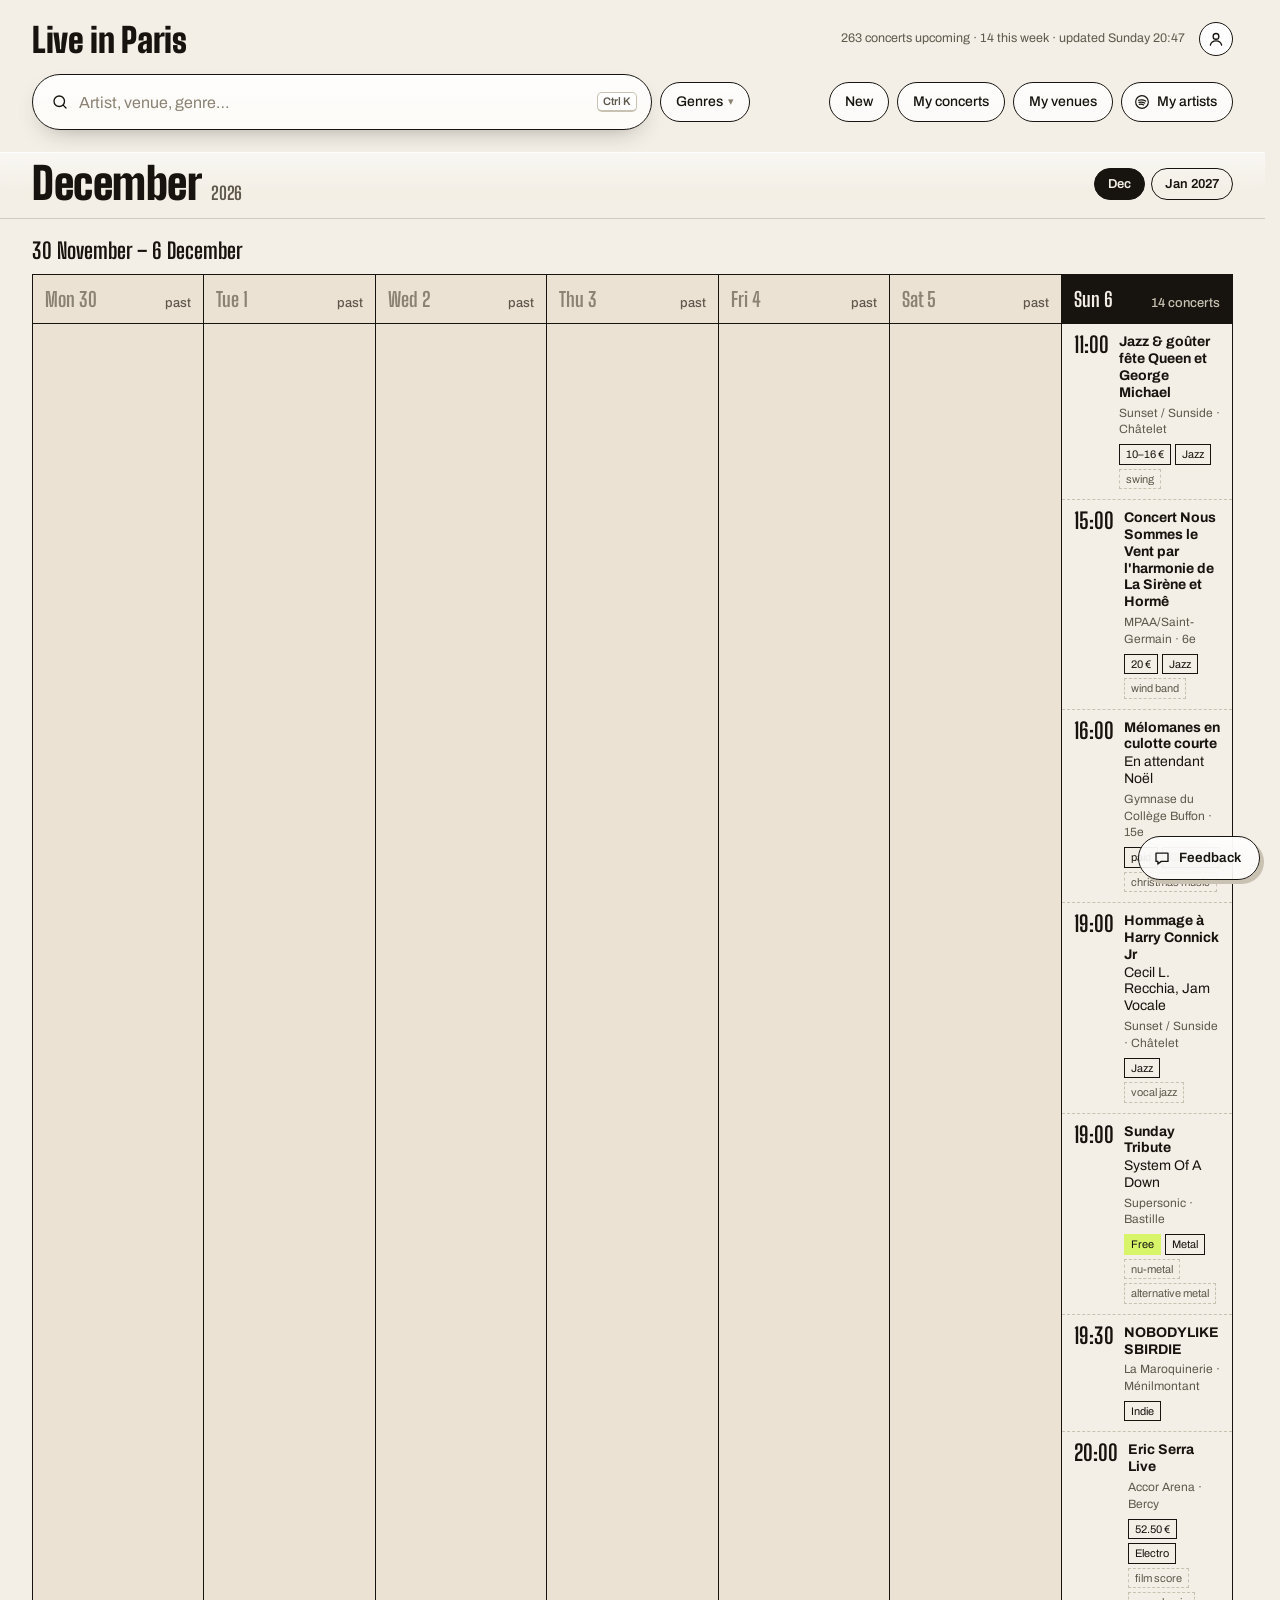
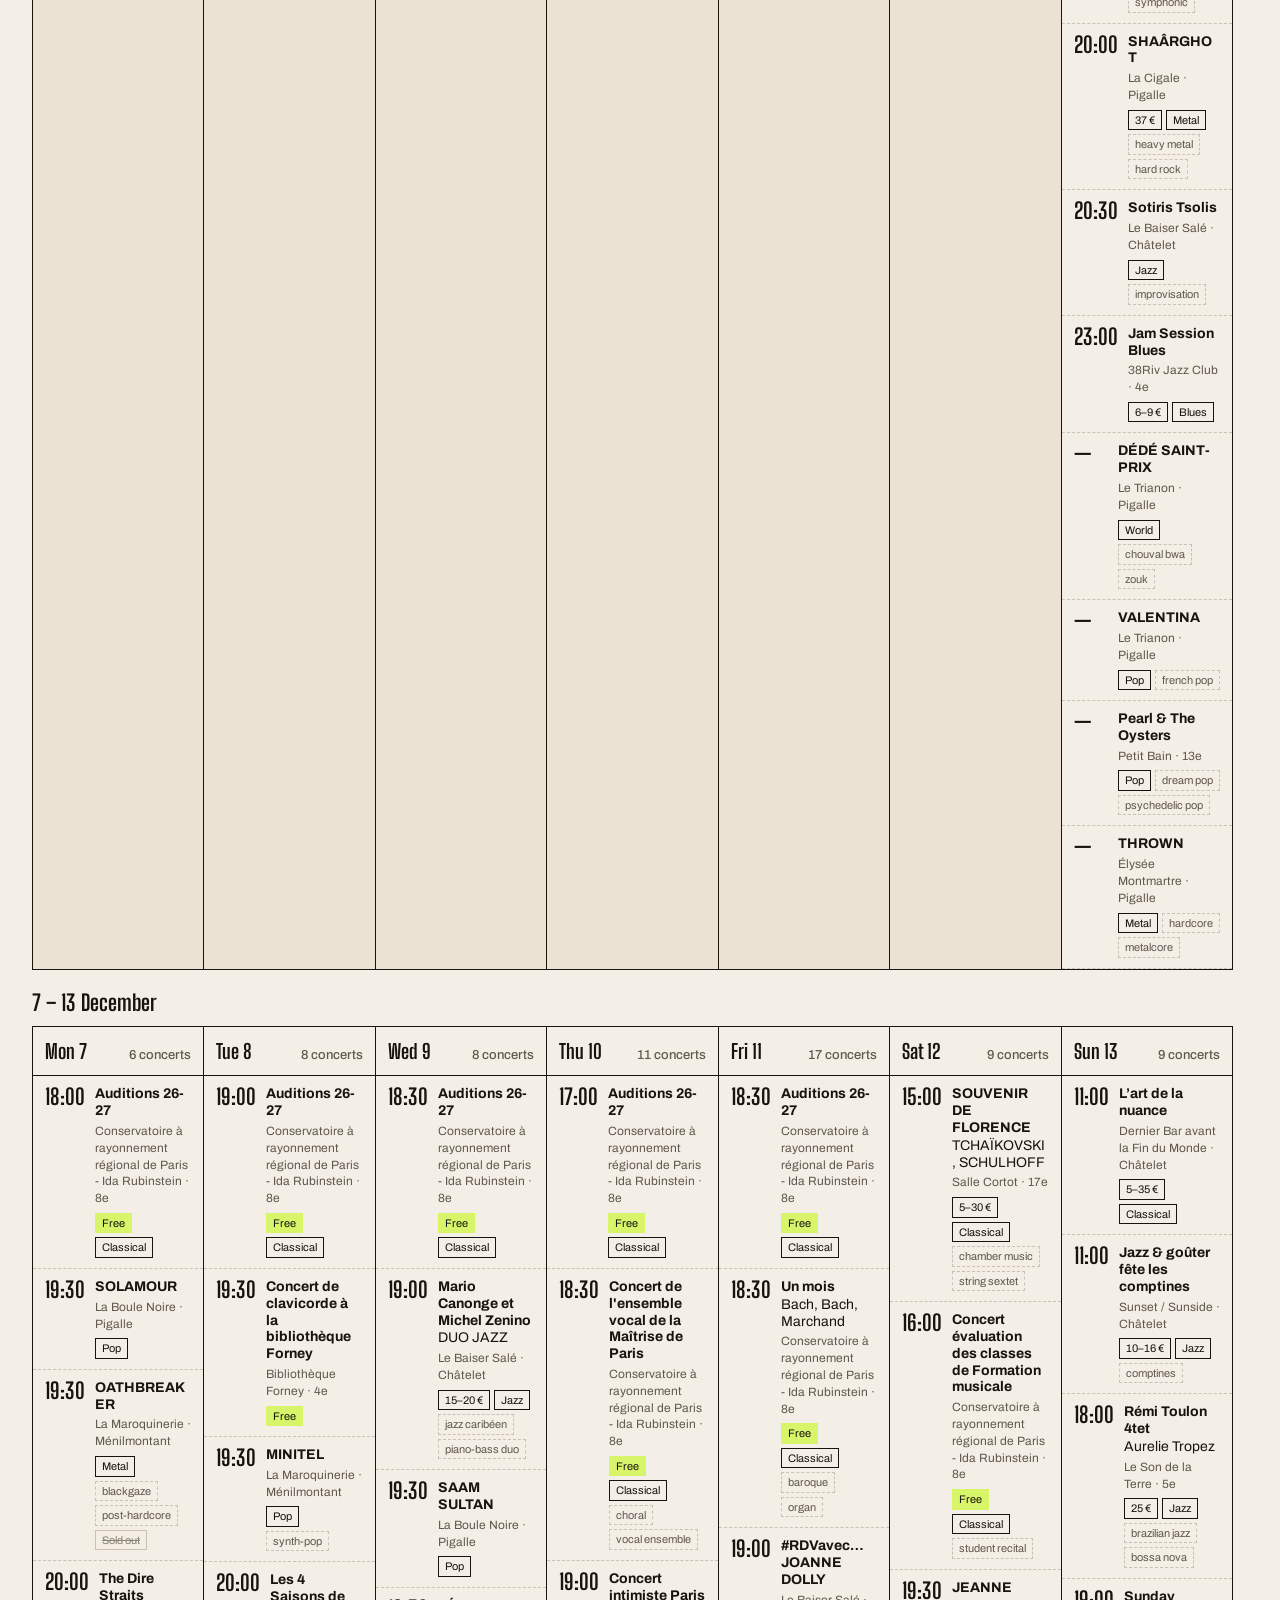
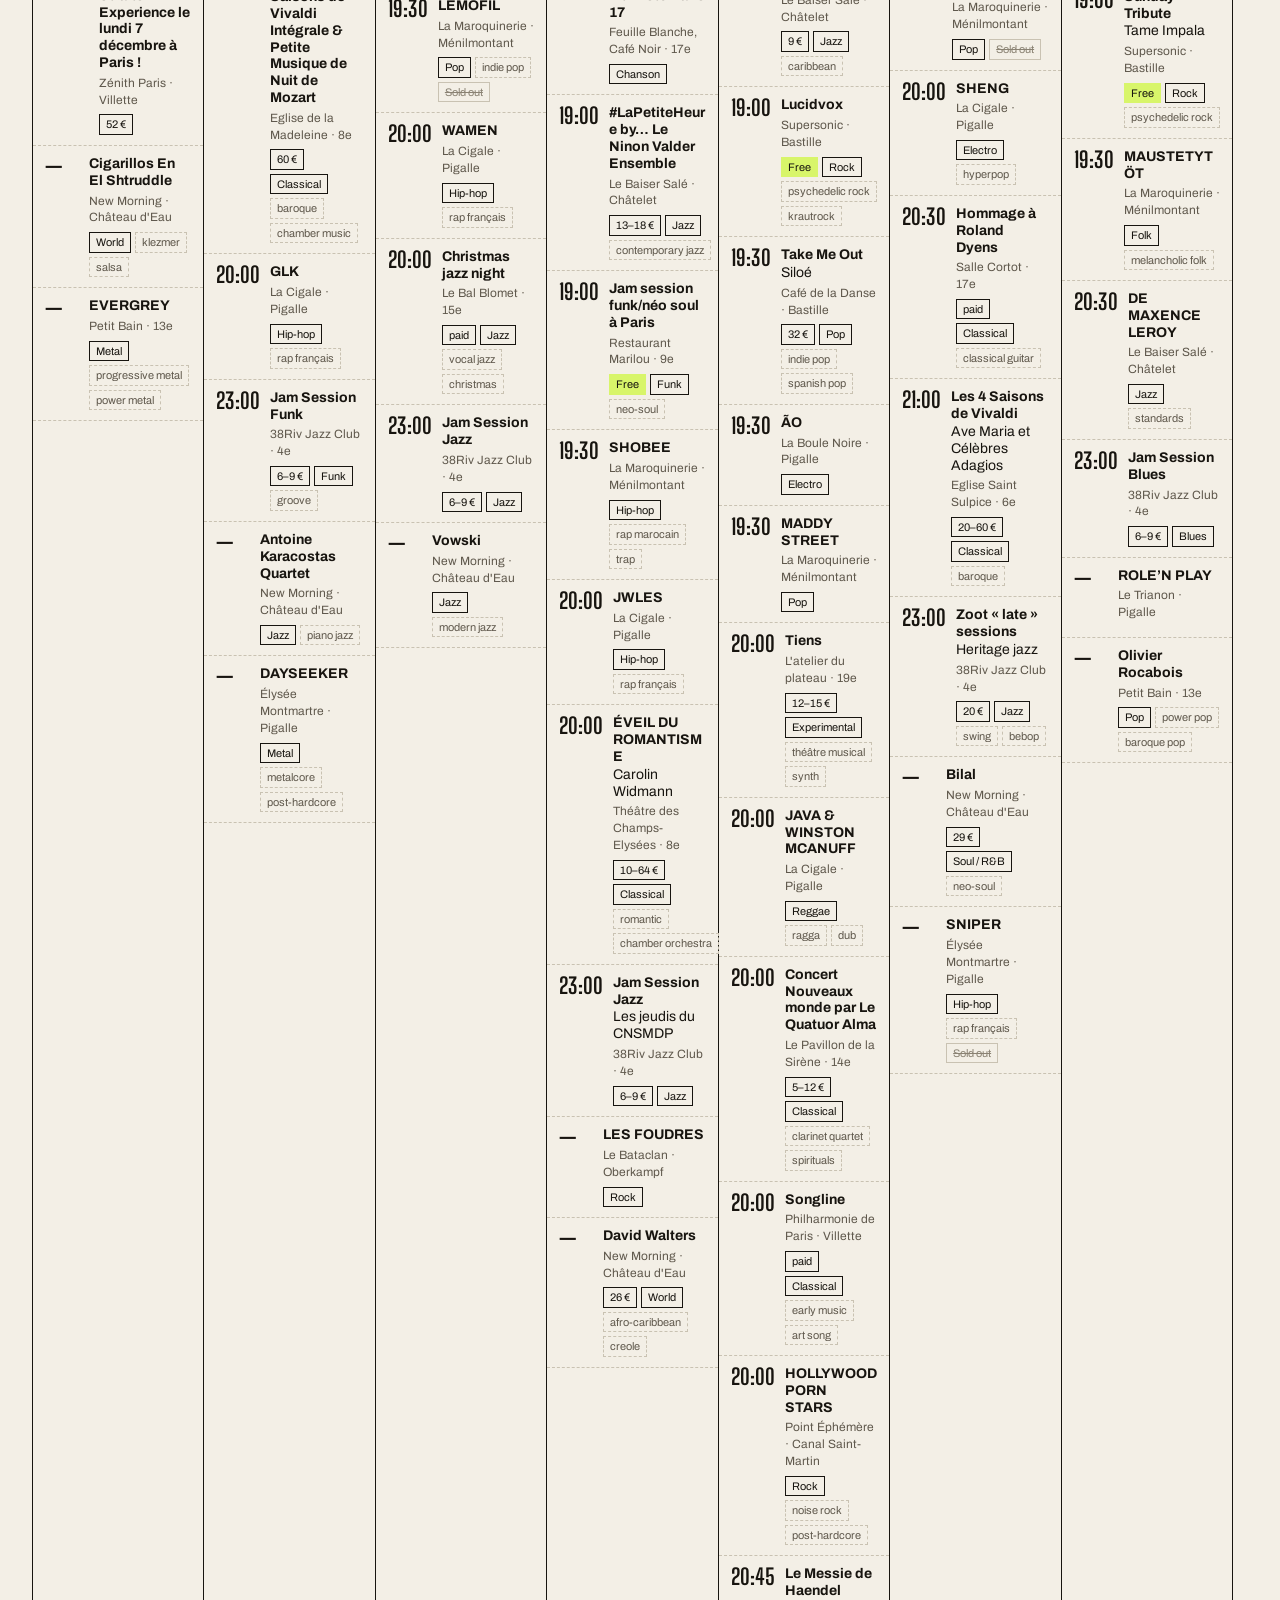
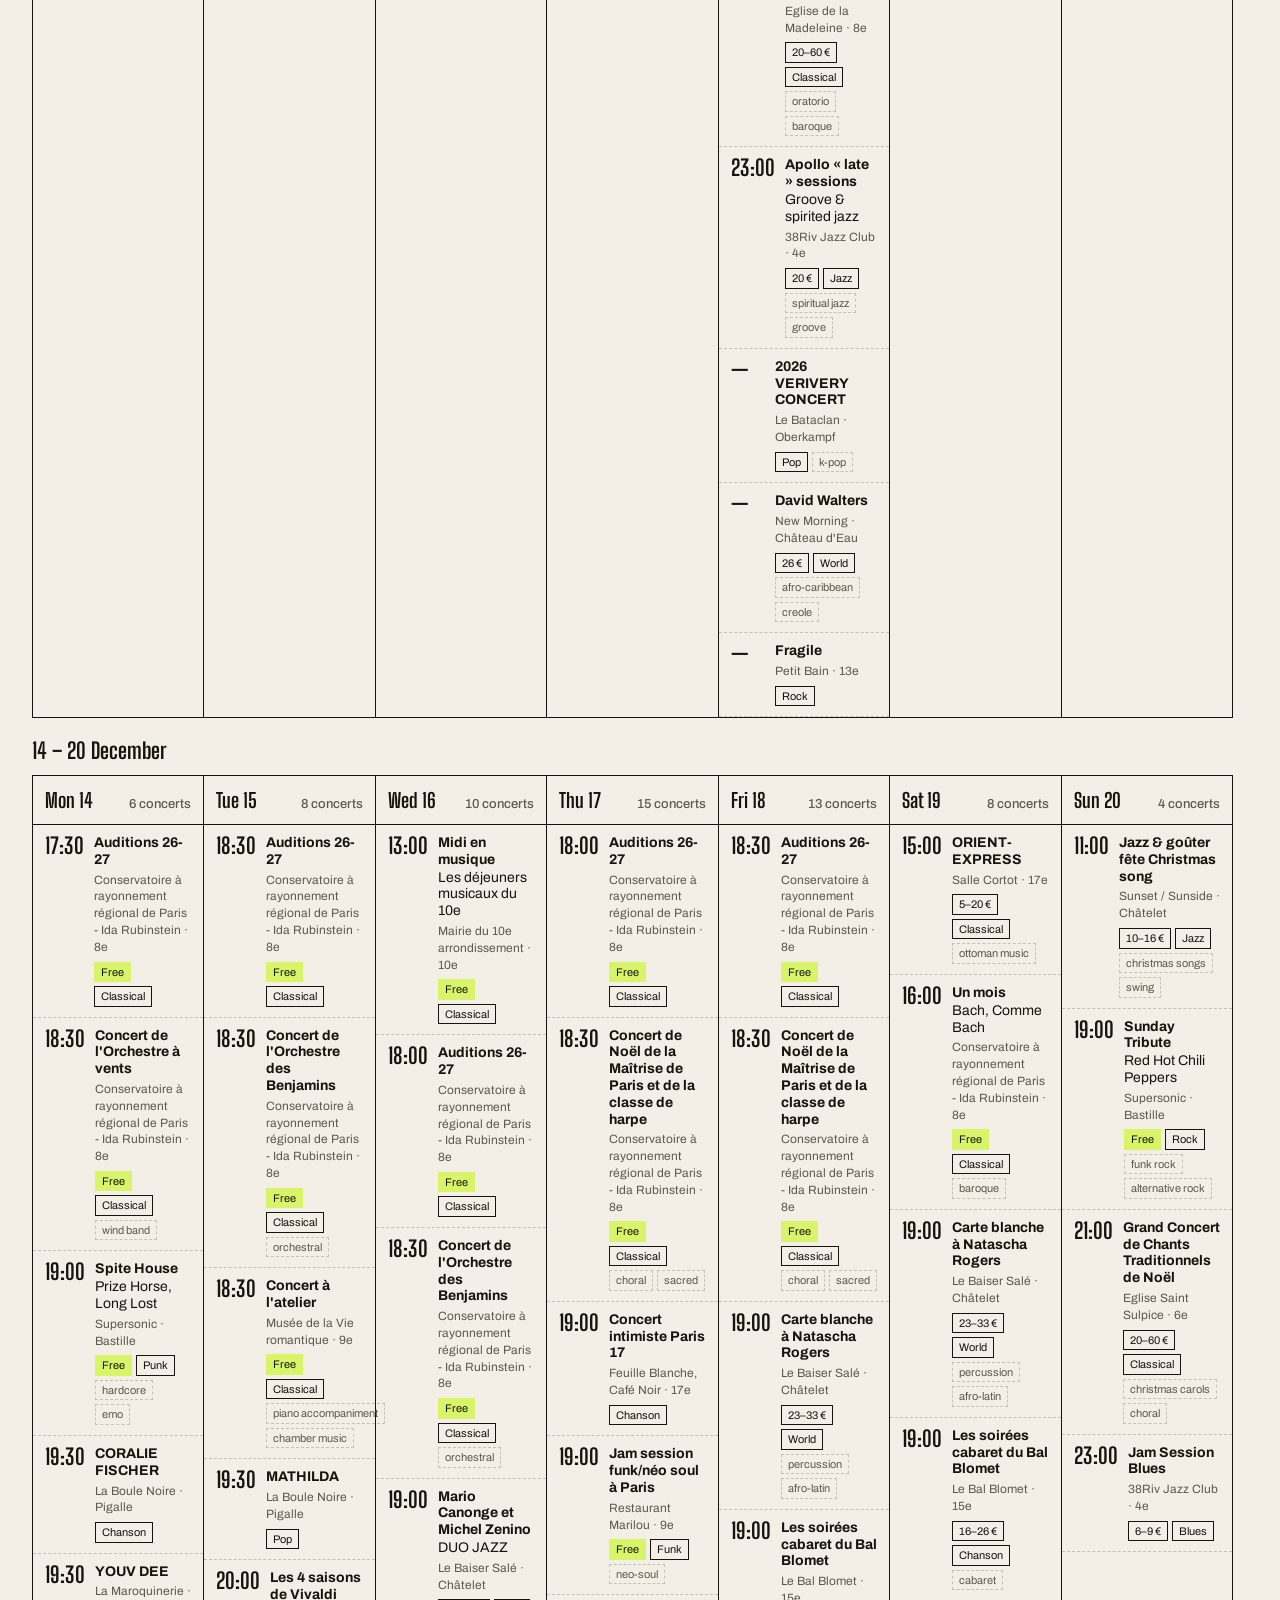
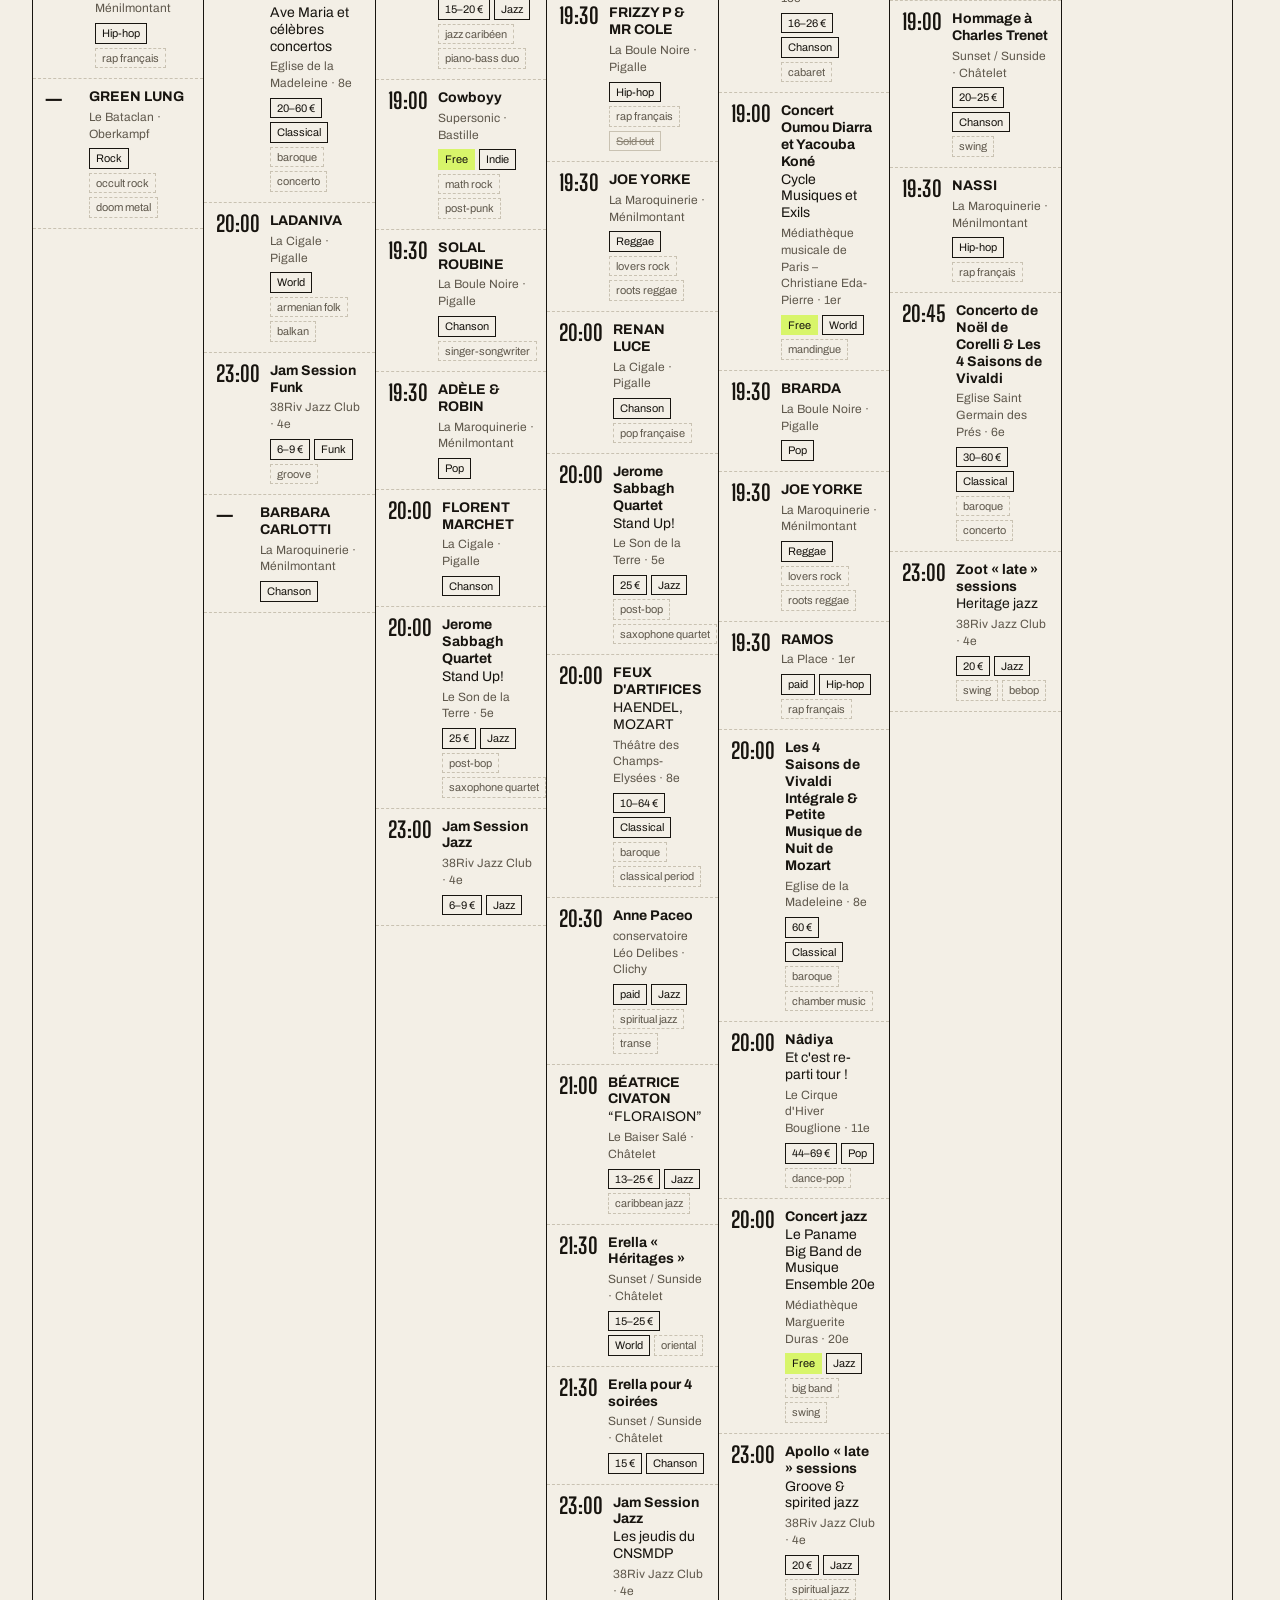
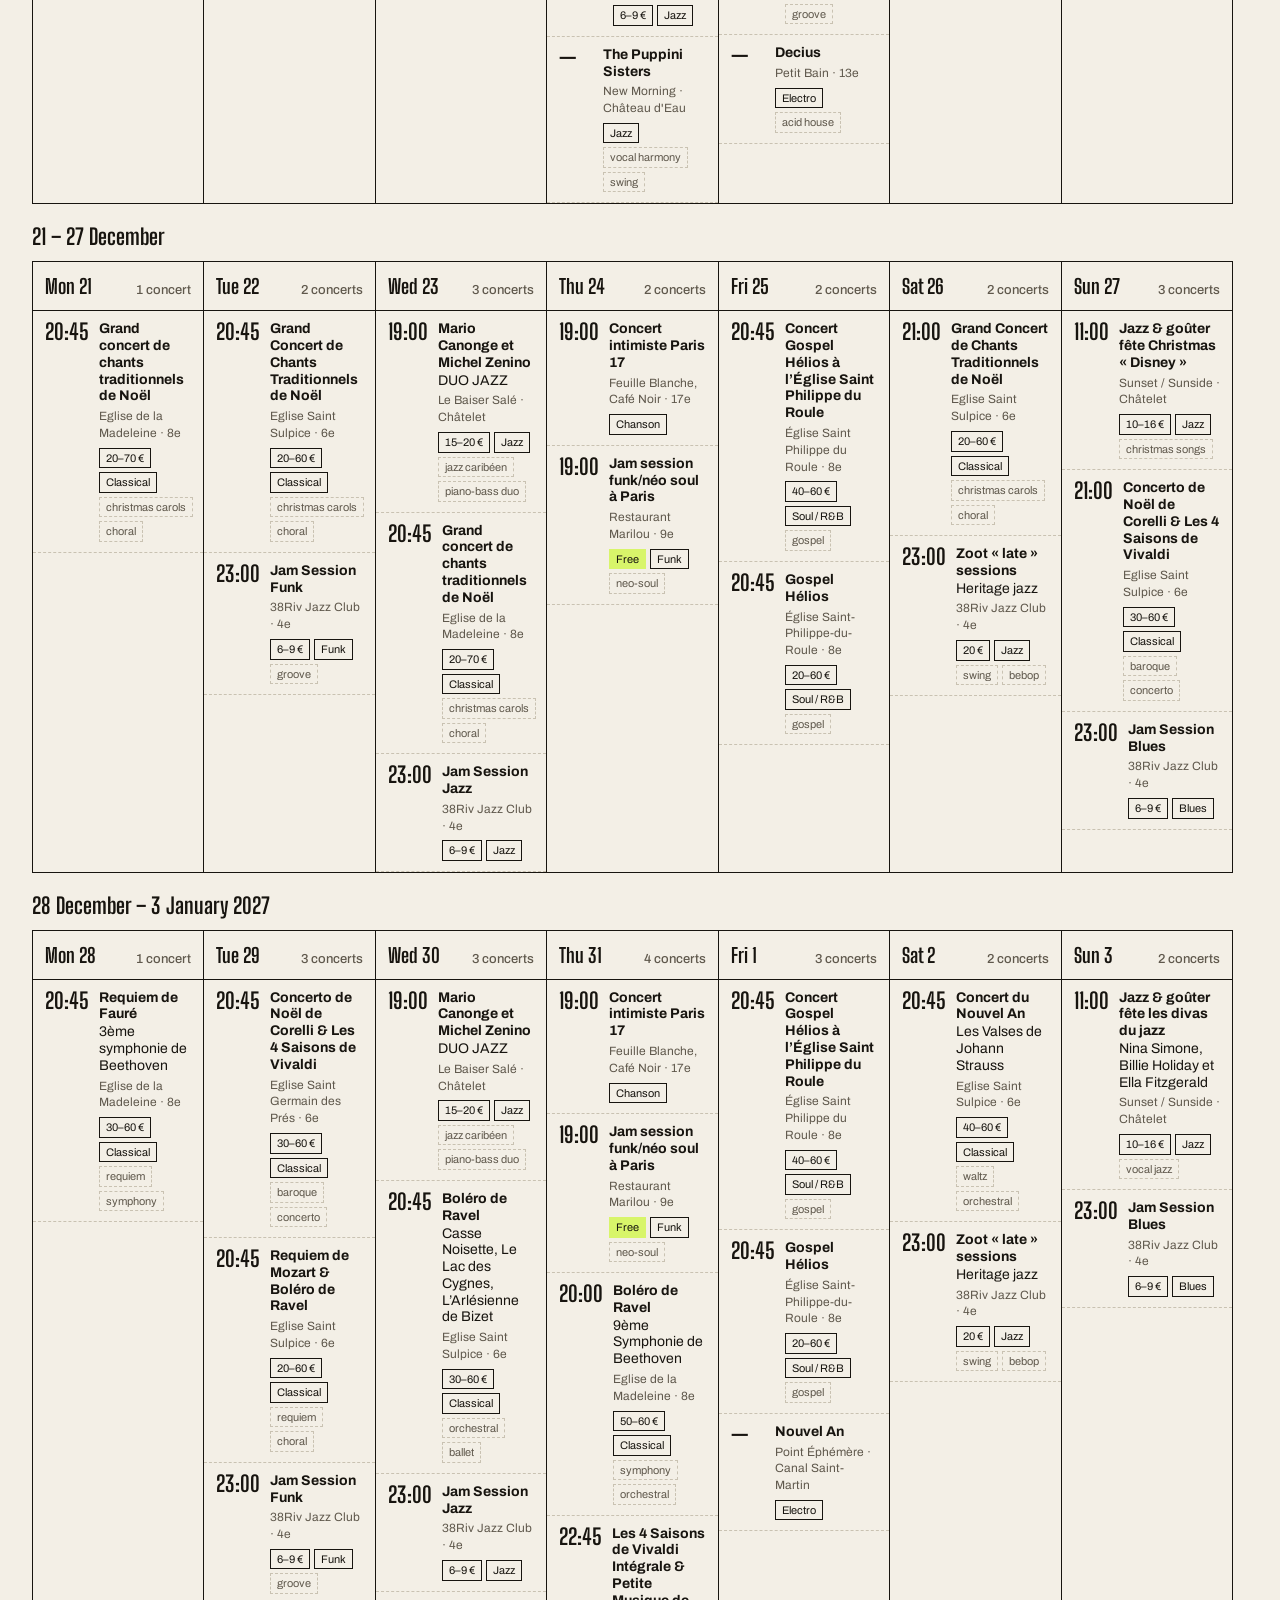
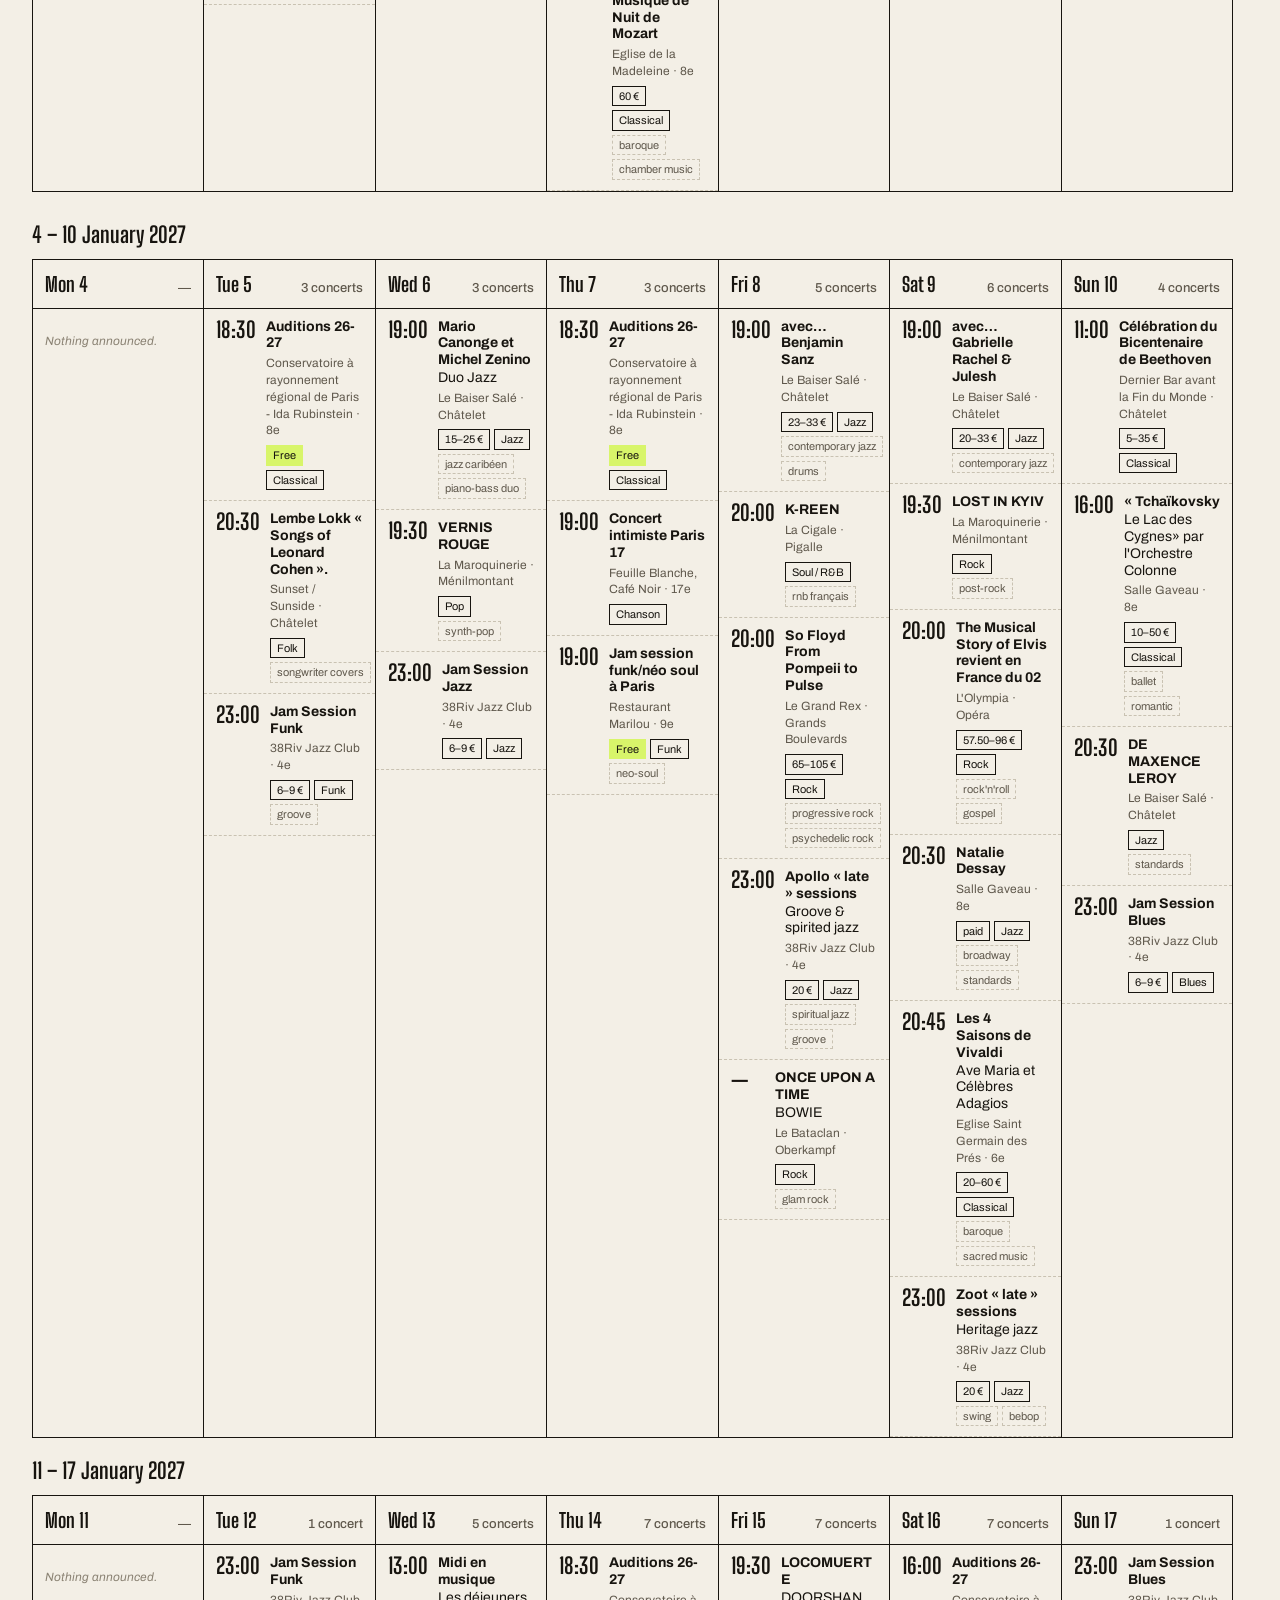
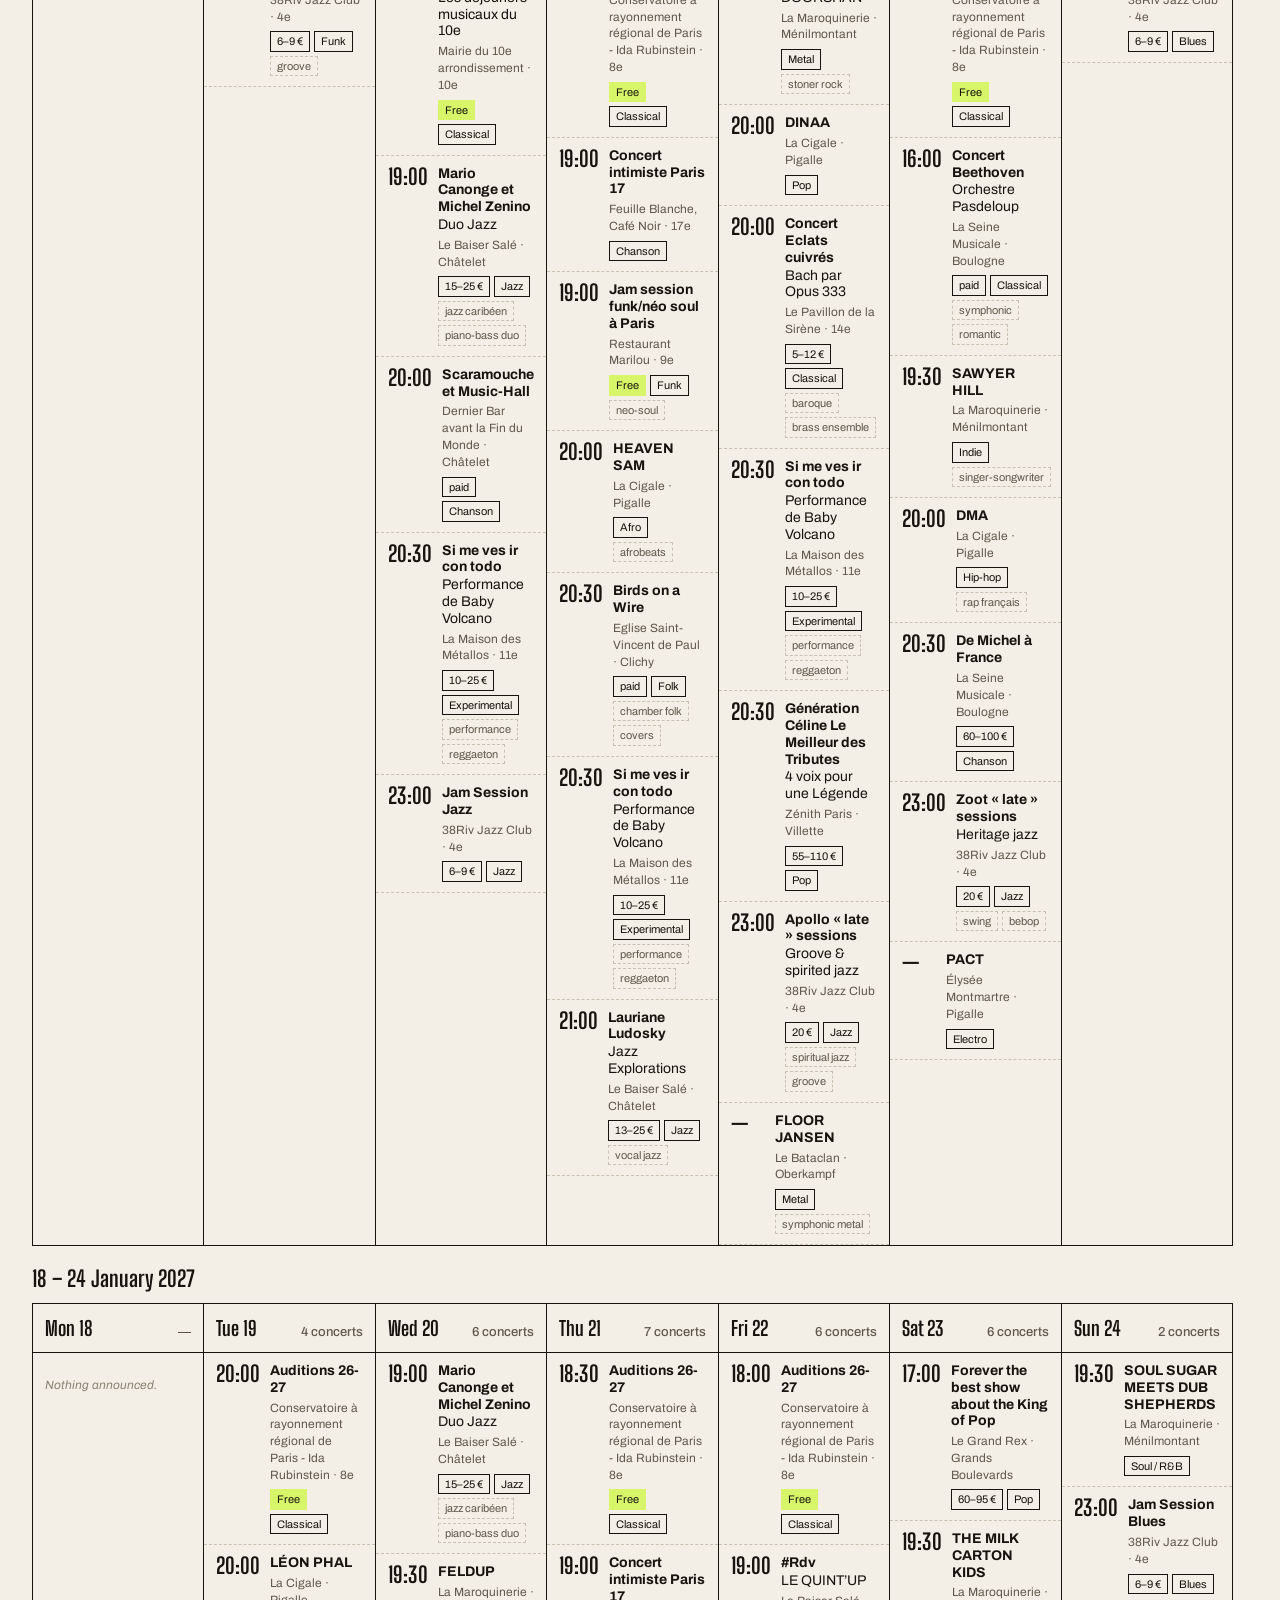
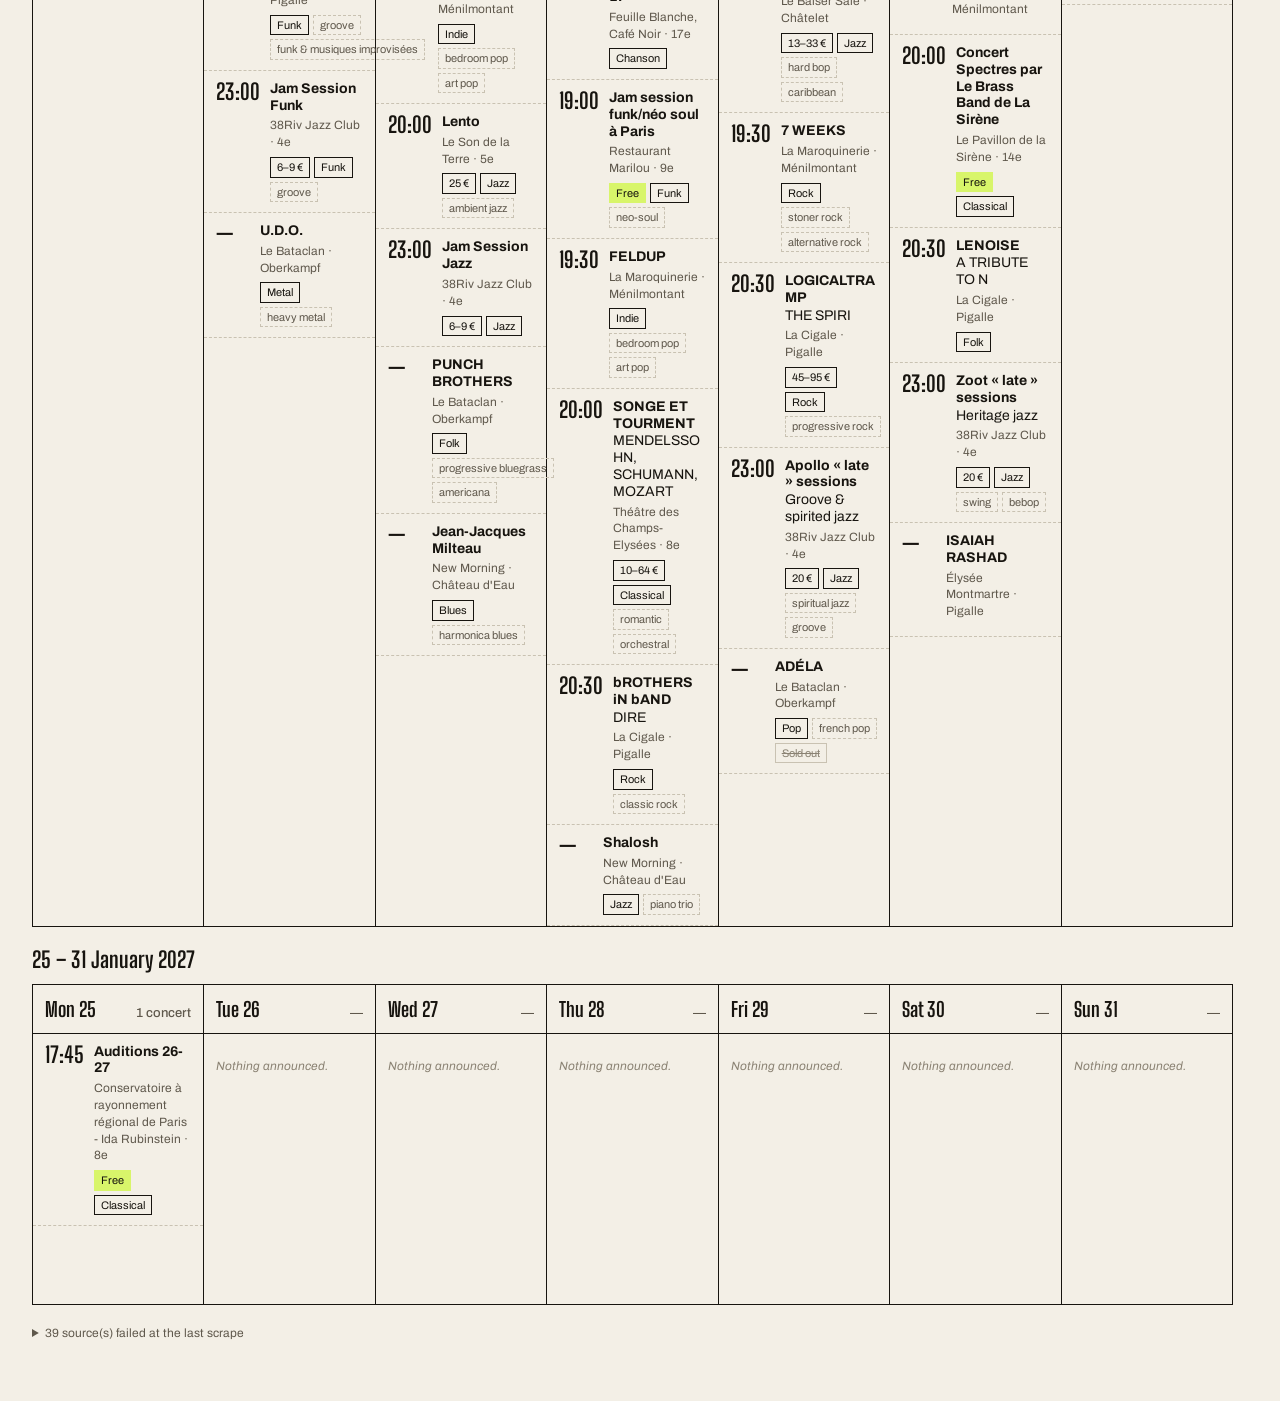
==== commit 40a1a2bf: "REM-62: account icon at the top right of the header, remove Near me The account button leaves the pi" ====
--- a/web/index.html
+++ b/web/index.html
@@ -12,13 +12,16 @@
 <link rel="preconnect" href="https://fonts.googleapis.com">
 <link rel="preconnect" href="https://fonts.gstatic.com" crossorigin>
 <link href="https://fonts.googleapis.com/css2?family=Big+Shoulders+Display:wght@500;700;900&family=Archivo:wdth,wght@75..100,400;75..100,500;75..100,600;75..100,700&display=swap" rel="stylesheet">
-<link rel="stylesheet" href="style.css?v=15">
+<link rel="stylesheet" href="style.css?v=16">
 </head>
 <body>
 <header class="top">
   <div class="mast">
     <h1>Live in Paris</h1>
-    <small id="meta"></small>
+    <div class="mastr">
+      <small id="meta"></small>
+      <button type="button" class="spme" id="spme" aria-haspopup="menu" aria-expanded="false" aria-controls="spmenu" aria-label="My account" title="My account"></button>
+    </div>
   </div>
   <div class="hrow" id="hrow">
     <div class="sbar" id="sbar">
@@ -41,12 +44,6 @@
       <button type="button" class="pill" id="mine" aria-pressed="false" title="Concerts marked Interested or Going">My concerts <small></small></button>
       <button type="button" class="pill" id="myvenues" aria-pressed="false" title="Concerts at my favourite venues (★ on a concert or on a venue chip)">My venues <small></small></button>
       <button type="button" class="pill" id="myartists" aria-pressed="false" title="Concerts by the artists of my liked songs on Spotify"><svg class="i" viewBox="0 0 24 24" aria-hidden="true"><circle cx="12" cy="12" r="9.5"/><path d="M6.8 9.4c3.7-1.1 7.6-.7 10.7 1.2M7.4 12.6c3-.9 6.1-.5 8.6 1M8 15.6c2.3-.7 4.6-.4 6.5.8"/></svg><span>My artists</span><small></small></button>
-      <button type="button" class="spme" id="spme" hidden aria-haspopup="menu" aria-expanded="false" aria-controls="spmenu" aria-label="My Spotify account" title="My Spotify account"></button>
-      <button type="button" class="pill" id="near" aria-pressed="false" title="Venues within walking distance"><svg class="i" viewBox="0 0 24 24" aria-hidden="true"><path d="M12 21s-6-5.3-6-10a6 6 0 0 1 12 0c0 4.7-6 10-6 10z"/><circle cx="12" cy="11" r="2"/></svg><span>Near me</span></button>
-      <select id="radius" class="pill" hidden aria-label="Radius">
-        <option value="2">2 km</option><option value="5" selected>5 km</option>
-        <option value="10">10 km</option><option value="25">25 km</option><option value="1000">Any</option>
-      </select>
     </div>
     <div class="gpanel" id="gpanel" role="dialog" aria-label="Genres and styles" hidden>
       <h4>Genres <button type="button" class="link" id="gclear" hidden>Clear all</button></h4>
@@ -56,7 +53,7 @@
         <div class="gs" id="slist"></div>
       </div>
     </div>
-    <div class="spmenu" id="spmenu" role="menu" aria-label="My Spotify account" hidden></div>
+    <div class="spmenu" id="spmenu" role="menu" aria-label="My account" hidden></div>
   </div>
 </header>
 
@@ -113,7 +110,7 @@
   </form>
 </div>
 
-<script src="config.js?v=15"></script>
-<script src="app.js?v=15"></script>
+<script src="config.js?v=16"></script>
+<script src="app.js?v=16"></script>
 </body>
 </html>
--- a/web/style.css
+++ b/web/style.css
@@ -24,6 +24,7 @@
 .top { padding: 22px 32px 0; }
 .mast { display: flex; align-items: flex-end; justify-content: space-between; gap: 6px 24px; flex-wrap: wrap; }
 .mast h1 { margin: 0; font-family: var(--display); font-weight: 900; font-size: 34px; line-height: .9; letter-spacing: -.01em; }
+.mastr { display: flex; align-items: center; gap: 14px; min-width: 0; margin-left: auto; }   /* the day's figures, then the account icon at the top right (REM-62) */
 .mast small { font-size: 12.5px; color: var(--muted); min-height: 1.4em; }
 .link { background: none; border: 0; color: var(--muted); text-decoration: underline; padding: 0; }
 .link:hover { color: var(--ink); }
@@ -69,8 +70,6 @@
 .pill .car { font-size: 11px; color: var(--faint); margin-left: -2px; }
 .pill.on .car, .pill[aria-expanded="true"] .car { color: inherit; }
 .pill svg.i { width: 16px; height: 16px; margin-left: -3px; }
-select.pill { padding: 0 12px; -webkit-appearance: none; appearance: none; }
-select.pill[hidden] { display: none; }
 
 /* Typeahead under the bar: grouped, typed rows (Artistes / Salles / Genres & styles), a footer of key hints. */
 .ta { position: absolute; top: calc(100% + 8px); left: 0; right: 0; z-index: 25; border-radius: 22px; overflow: hidden; color: var(--ink);
@@ -299,8 +298,8 @@
 .venue span { color: var(--muted); font-size: 13px; }
 .venue a { color: var(--ink); }
 .meta { display: flex; flex-wrap: wrap; gap: 4px 6px; align-items: center; }
-.nowline { display: flex; align-items: center; gap: 8px; font-size: 13px; color: var(--muted); }
-.nowline .i { width: 16px; height: 16px; }
+.playslot { display: flex; }
+.playslot:empty { display: none; }
 .dockbtn { display: inline-flex; align-items: center; gap: 8px; align-self: flex-start; padding: 8px 14px 8px 12px; border-radius: 999px; border: 1.5px solid var(--ink); background: none; font-weight: 600; font-size: 13px;
   transition: background-color .15s, color .15s; }
 .dockbtn .i { width: 16px; height: 16px; }
@@ -350,9 +349,8 @@
 .live .yt .y { color: var(--lime); font-weight: 700; font-size: 12px; letter-spacing: .08em; flex: none; }
 .live iframe { display: block; width: 100%; aspect-ratio: 16 / 9; border: 1.5px solid var(--ink); background: var(--plum); }
 .live .via { margin-top: -2px; font-size: 11px; }
-.live .ytsearch { color: var(--ink); font-size: 13px; }
 #artist { display: flex; flex-direction: column; gap: 10px; }
-#artist:empty { display: none; }
+#artist:empty, #artist[hidden] { display: none; }
 #artist h3 { margin: 0 0 -2px; }
 #artist.swap { animation: xfade .24s ease-in-out; }   /* switching act: out, swap the content at mid-point, in */
 /* Multi-artist show: one pill per act under the "Écouter" heading (headliner first), the active one filled ink. */
@@ -371,20 +369,19 @@
 .stale { font-size: 12px; font-style: italic; margin-top: 4px; }
 .blurb .link, .blurb .muted { font-size: 13px; white-space: nowrap; }
 .blurb .link { font-style: italic; }
-.links { display: flex; gap: 12px; flex-wrap: wrap; font-size: 13px; }
-.links a { color: var(--muted); }
-
-/* ---------- Spotify "Mes artistes" (REM-9): avatar button next to the pill, account menu, connect dialog ---------- */
-.spme { width: 30px; height: 30px; flex: none; margin-left: -2px; padding: 0; border-radius: 50%; border: 1.5px solid var(--ink); overflow: hidden;
+
+/* ---------- Spotify "Mes artistes" (REM-9): account icon at the top right of the masthead (REM-62), account menu, connect dialog ---------- */
+.spme { width: 34px; height: 34px; flex: none; padding: 0; border-radius: 50%; border: 1.5px solid var(--ink); overflow: hidden;
   display: grid; place-items: center; background: var(--white); color: var(--ink); font-size: 14px; line-height: 1; transition: box-shadow .15s, transform .12s; }
 .spme[hidden] { display: none; }
+.spme svg.i { width: 18px; height: 18px; }
 .spme img { display: block; width: 100%; height: 100%; object-fit: cover; }
 .spme:hover, .spme[aria-expanded="true"] { box-shadow: 0 0 0 2.5px var(--lime); }
 .spme:active { transform: scale(.94); }
 .spmenu { position: absolute; z-index: 24; width: max-content; min-width: 280px; max-width: 100%; color: var(--ink); padding: 14px 16px 16px;
   background: linear-gradient(180deg, var(--gloss), transparent 30%) var(--glass2); border: 1.5px solid var(--ink); border-radius: 18px;
   -webkit-backdrop-filter: blur(16px) saturate(1.3); backdrop-filter: blur(16px) saturate(1.3);
-  box-shadow: inset 0 1px 0 var(--gloss2), 6px 6px 0 var(--line); transform-origin: 40px 0; animation: pop-in .18s var(--spring) backwards; }
+  box-shadow: inset 0 1px 0 var(--gloss2), 6px 6px 0 var(--line); transform-origin: calc(100% - 17px) 0; animation: pop-in .18s var(--spring) backwards; }
 .spmenu[hidden] { display: none; }
 .spmenu.out { animation: pop-out .12s ease forwards; pointer-events: none; }
 .spwho { display: flex; align-items: center; gap: 12px; min-width: 0; }
